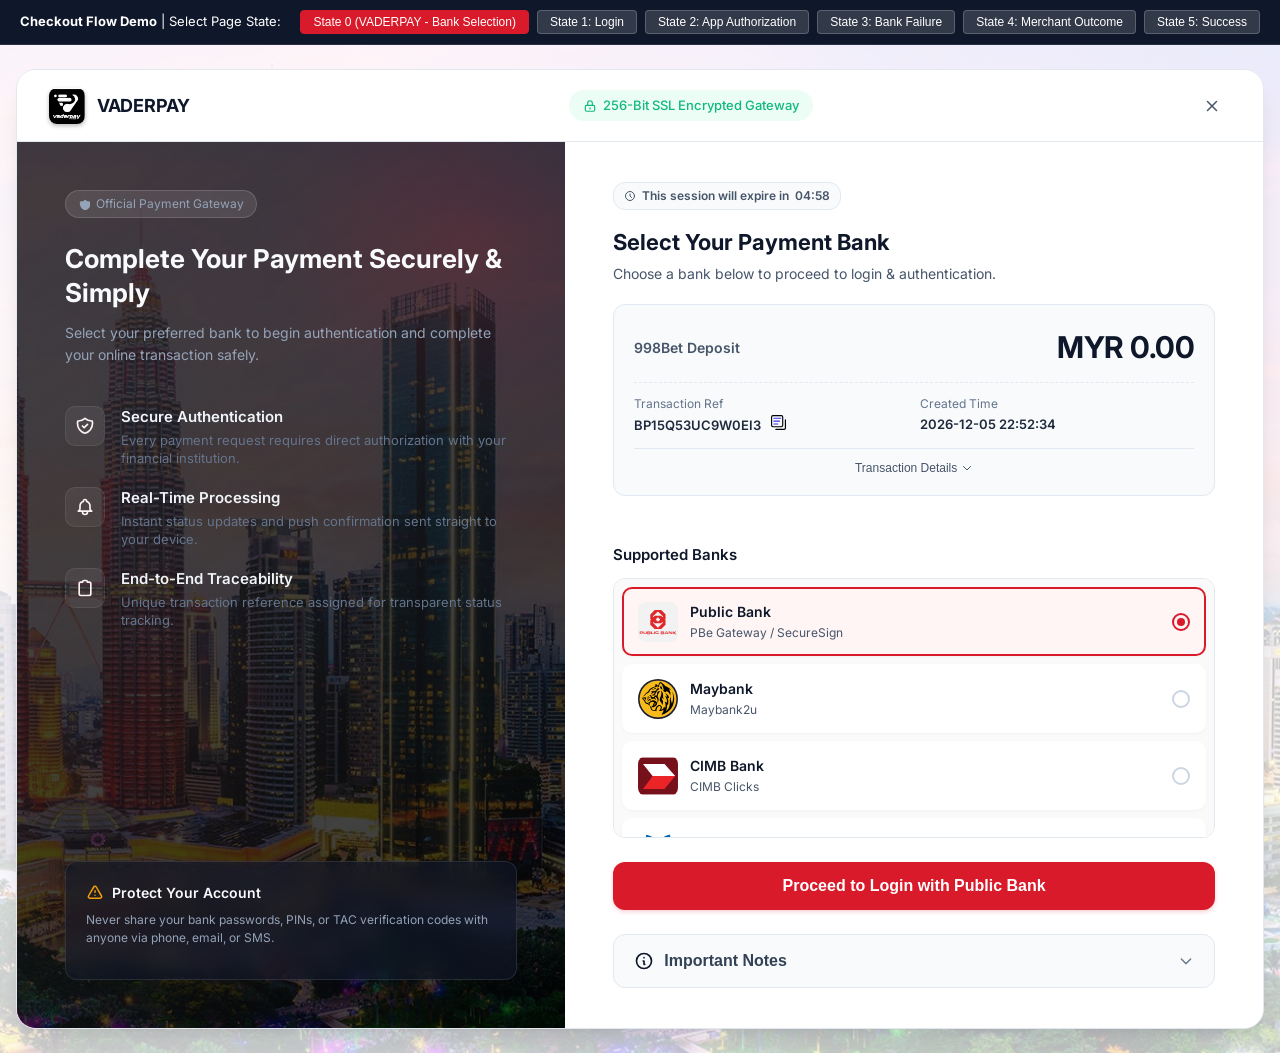
==== Bank_transfer.html @ 1008d12e "Add files via upload" ====
﻿<!DOCTYPE html>
<html lang="en">
<head>
    <meta charset="UTF-8">
    <meta name="viewport" content="width=device-width, initial-scale=1.0">
    <title>VADERPAY Payment Gateway</title>
    <!-- Google Font: Inter -->
    <link rel="preconnect" href="https://fonts.googleapis.com">
    <link rel="preconnect" href="https://fonts.gstatic.com" crossorigin>
    <link href="https://fonts.googleapis.com/css2?family=Inter:wght@400;500;600;700;800&display=swap" rel="stylesheet">

    <link rel="stylesheet" href="payment-gateway.css">
</head>
<body>

    <!-- Demo Interactive Controller-->
    <div class="demo-bar">
        <div><strong>Checkout Flow Demo</strong> | Select Page State:</div>
        <div class="tags">
            <button class="demo-btn active" onclick="switchState(0)">State 0 (VADERPAY - Bank Selection)</button>
            <button class="demo-btn" onclick="switchState(1)">State 1: Login</button>
            <button class="demo-btn" onclick="switchState(2)">State 2: App Authorization</button>
            <button class="demo-btn" onclick="switchState(3)">State 3: Bank Failure</button>
            <button class="demo-btn" onclick="switchState(4)">State 4: Merchant Outcome</button>
            <button class="demo-btn" onclick="switchState(5)">State 5: Success</button>
        </div>
    </div>

    <div class="viewport-wrapper">
        <div class="main-app-container" id="appMain">

            <!-- Dynamic Header Component -->
            <header class="secure-header" id="headerContainer"></header>

            <!-- Main Body Container -->
            <div class="content-body" id="contentBody">

                <!-- Left Column: Trust Panel -->
                <aside class="brand-panel" id="brandPanel">
                    <div class="brand-content">
                        <div class="brand-tag">
                            <svg width="12" height="12" fill="currentColor" viewBox="0 0 20 20"><path d="M9 12l2 2 4-4m5.618-4.016A11.955 11.955 0 0112 2.944a11.955 11.955 0 01-8.618 3.04A12.02 12.02 0 003 9c0 5.591 3.824 10.29 9 11.622 5.176-1.332 9-6.03 9-11.622 0-1.042-.133-2.052-.382-3.016z" /></svg>
                            Official Payment Gateway
                        </div>

                        <h1 class="brand-heading">Complete Your Payment Securely & Simply</h1>
                        <p class="brand-subheading">Select your preferred bank to begin authentication and complete your online transaction safely.</p>

                        <div class="features-list">
                            <div class="feature-item">
                                <div class="feature-icon-wrapper">
                                    <svg width="20" height="20" fill="none" stroke="currentColor" viewBox="0 0 24 24"><path stroke-linecap="round" stroke-linejoin="round" stroke-width="2" d="M9 12l2 2 4-4m5.618-4.016A11.955 11.955 0 0112 2.944a11.955 11.955 0 01-8.618 3.04A12.02 12.02 0 003 9c0 5.591 3.824 10.29 9 11.622 5.176-1.332 9-6.03 9-11.622 0-1.042-.133-2.052-.382-3.016z" /></svg>
                                </div>
                                <div class="feature-text">
                                    <h4>Secure Authentication</h4>
                                    <p>Every payment request requires direct authorization with your financial institution.</p>
                                </div>
                            </div>
                            <div class="feature-item">
                                <div class="feature-icon-wrapper">
                                    <svg width="20" height="20" fill="none" stroke="currentColor" viewBox="0 0 24 24"><path stroke-linecap="round" stroke-linejoin="round" stroke-width="2" d="M15 17h5l-1.405-1.405A2.032 2.032 0 0118 14.158V11a6.002 6.002 0 00-4-5.659V5a2 2 0 10-4 0v.341C7.67 6.165 6 8.388 6 11v3.159c0 .538-.214 1.055-.595 1.436L4 17h5m6 0v1a3 3 0 11-6 0v-1m6 0H9" /></svg>
                                </div>
                                <div class="feature-text">
                                    <h4>Real-Time Processing</h4>
                                    <p>Instant status updates and push confirmation sent straight to your device.</p>
                                </div>
                            </div>
                            <div class="feature-item">
                                <div class="feature-icon-wrapper">
                                    <svg width="20" height="20" fill="none" stroke="currentColor" viewBox="0 0 24 24"><path stroke-linecap="round" stroke-linejoin="round" stroke-width="2" d="M9 5H7a2 2 0 00-2 2v12a2 2 0 002 2h10a2 2 0 002-2V7a2 2 0 00-2-2h-2M9 5a2 2 0 012-2h2a2 2 0 012 2" /></svg>
                                </div>
                                <div class="feature-text">
                                    <h4>End-to-End Traceability</h4>
                                    <p>Unique transaction reference assigned for transparent status tracking.</p>
                                </div>
                            </div>
                        </div>
                    </div>

                    <!-- Anti-Fraud Banner -->
                    <div class="anti-fraud-card">
                        <div class="anti-fraud-header">
                            <svg width="18" height="18" fill="none" stroke="#F59E0B" viewBox="0 0 24 24"><path stroke-linecap="round" stroke-linejoin="round" stroke-width="2" d="M12 9v2m0 4h.01m-6.938 4h13.856c1.54 0 2.502-1.667 1.732-3L13.732 4c-.77-1.333-2.694-1.333-3.464 0L3.34 16c-.77 1.333.192 3 1.732 3z" /></svg>
                            <span>Protect Your Account</span>
                        </div>
                        <p class="anti-fraud-desc">Never share your bank passwords, PINs, or TAC verification codes with anyone via phone, email, or SMS.</p>
                    </div>
                </aside>

                <!-- Right Column: Interactive Work Area -->
                <main class="task-panel" id="taskPanel"></main>
            </div>
        </div>
    </div>

    <!-- Toast Notification -->
    <div class="toast-message" id="toast">
        <svg width="16" height="16" fill="none" stroke="#10B981" viewBox="0 0 24 24"><path stroke-linecap="round" stroke-linejoin="round" stroke-width="2" d="M5 13l4 4L19 7" /></svg>
        <span id="toastText">Reference number copied</span>
    </div>

    <!-- JavaScript Execution -->
    <script>
        const txData = {
            merchant: "998Bet Deposit",
            amount: "MYR 0.00",
            refNo: "BP15Q53UC9W0EI3",
            timestamp: new Date().toISOString().replace('T', ' ').substring(0, 19),
            accountTarget: "User Account (88****1290)"
        };

        const bankList = [
            { id: 'pb', name: 'Public Bank', tag: 'PBe Gateway / SecureSign', color: '#D91A2A', initial: 'PBe', userField: 'User ID', logoUrl: '/assets/bank-Pb.svg' },
            { id: 'mb', name: 'Maybank', tag: 'Maybank2u', color: '#FFC800', initial: 'M2U', userField: 'Username', logoUrl: '/assets/bank-maybank.svg' },
            { id: 'cimb', name: 'CIMB Bank', tag: 'CIMB Clicks', color: '#ED1C24', initial: 'CIMB', userField: 'User ID', logoUrl: '/assets/bank-Cimb.svg' },
            { id: 'affin', name: 'Affin Bank', tag: 'AffinAlways', color: '#005691', initial: 'Affin', userField: 'Username', logoUrl: '/assets/bank-affin.svg' },
            { id: 'hlb', name: 'Hong Leong Bank', tag: 'HLB Connect', color: '#002D62', initial: 'HLB', userField: 'Username', logoUrl: '/assets/bank-Hlb.svg' },
            { id: 'rhb', name: 'RHB Bank', tag: 'RHB Now', color: '#0067B1', initial: 'RHB', userField: 'Username', logoUrl: '/assets/bank-Rhb.svg' },
            { id: 'alliance', name: 'Alliance Bank', tag: 'Alliance', color: '#0067B1', initial: 'Alliance', userField: 'Username', logoUrl: '/assets/bank-alliance.svg' },
            { id: 'am', name: 'AM Bank', tag: 'AM Bank', color: '#0067B1', initial: 'AM', userField: 'Username', logoUrl: '/assets/bank-am.svg' },
            { id: 'bsn', name: 'BSN Bank', tag: 'BSN Bank', color: '#0067B1', initial: 'BSN', userField: 'Username', logoUrl: '/assets/bank-bsn.svg' },
            { id: 'islam', name: 'Bank Islam', tag: 'Bank Islam', color: '#0067B1', initial: 'islam', userField: 'Username', logoUrl: '/assets/bank-islam.svg' },
            { id: 'ocbc', name: 'OCBC Bank', tag: 'OCBC Bank', color: '#0067B1', initial: 'ocbc', userField: 'Username', logoUrl: '/assets/bank-ocbc.svg' }
        ];

        let currentState = 0;
        let selectedBank = bankList[0];
        let timerInterval = null;

        function handleImageError(imgElement, initial, color) {
            const container = imgElement.parentElement;
            container.innerHTML = `<div class="bank-logo-placeholder" style="background: ${color}; color: #FFF;">${initial}</div>`;
        }

        function handleHeaderImageError(imgElement, name) {
            const container = imgElement.parentElement;
            container.innerHTML = `<span class="logo-text">${name.toUpperCase()}</span>`;
        }

        function switchState(stateNum) {
            currentState = stateNum;
            clearInterval(timerInterval);

            renderHeader(stateNum);

            document.querySelectorAll('.demo-btn').forEach((btn, idx) => {
                btn.classList.toggle('active', idx === stateNum);
            });

            const taskPanel = document.getElementById('taskPanel');
            const brandPanel = document.getElementById('brandPanel');
            if (brandPanel) brandPanel.style.display = 'flex';

            switch (stateNum) {
                case 0: renderState0(taskPanel); break;
                case 1: renderState1(taskPanel); break;
                case 2: renderState2(taskPanel); break;
                case 3: renderState3(taskPanel); break;
                case 4: renderState4(taskPanel); break;
                case 5: renderState5(taskPanel); break;
            }

            requestAnimationFrame(() => {
                window.scrollTo({ top: 0, behavior: 'auto' });
                taskPanel.scrollTo({ top: 0, behavior: 'auto' });
            });
        }

        function renderHeader(stateNum) {
            const headerContainer = document.getElementById('headerContainer');
            if (!headerContainer) return;

            if (stateNum === 0) {
                headerContainer.innerHTML = `
                    <div class="brand-logo">
                        <div class="logo-icon vader-icon"><img src="assets/vaderpay.png" alt="VADERPAY" /></div>
                        <span class="logo-text">VADERPAY</span>
                    </div>

                    <div class="header-security-badge">
                        <svg width="14" height="14" fill="none" stroke="currentColor" viewBox="0 0 24 24"><path stroke-linecap="round" stroke-linejoin="round" stroke-width="2" d="M12 15v2m-6 4h12a2 2 0 002-2v-6a2 2 0 00-2-2H6a2 2 0 00-2 2v6a2 2 0 002 2zm10-10V7a4 4 0 00-8 0v4h8z" /></svg>
                        <span>256-Bit SSL Encrypted Gateway</span>
                    </div>

                    <div class="header-actions">
                        <button class="btn-text-action" aria-label="Cancel and Exit" onclick="window.location.href='index.html'">
                            <svg width="18" height="18" fill="none" stroke="currentColor" viewBox="0 0 24 24"><path stroke-linecap="round" stroke-linejoin="round" stroke-width="2" d="M6 18L18 6M6 6l12 12" /></svg>
                        </button>
                    </div>
                `;
            } else {
                const currentBank = selectedBank || bankList[0];
                const state1HorizontalLogos = {
                    pb: 'assets/bank-horizontal/bank-horizontal-pb.svg',
                    mb: 'assets/bank-horizontal/bank-horizontal-maybank.svg',
                    alliance: 'assets/bank-horizontal/bank-horizontal-alliance.svg',
                    rhb: 'assets/bank-horizontal/bank-horizontal-rhb.svg',
                    am: 'assets/bank-horizontal/bank-horizontal-am-bank.svg',
                    bsn: 'assets/bank-horizontal/bank-horizontal-bsn.svg',
                    hlb: 'assets/bank-horizontal/bank-horizontal-hlb.svg',
                    affin: 'assets/bank-horizontal/bank-horizontal-affin.svg',
                    cimb: 'assets/bank-horizontal/bank-horizontal-cimb.svg',
                    ocbc: 'assets/bank-horizontal/bank-horizontal-ocbc.svg',
                    islam: 'assets/bank-horizontal/bank-horizontal-bank-islam.svg'
                };

                const headerLogoUrl = stateNum >= 1 && stateNum <= 5
                    ? (state1HorizontalLogos[currentBank.id] || currentBank.logoUrl)
                    : currentBank.logoUrl;

                headerContainer.innerHTML = `
                    <div class="brand-logo">
                        <img src="${headerLogoUrl}" alt="${currentBank.name}" class="header-bank-logo" onerror="handleHeaderImageError(this, '${currentBank.name}')" />
                    </div>
                    <div class="header-actions">
                        <button class="btn-text-action" aria-label="Cancel and Exit" onclick="window.location.href='index.html'">
                            <svg width="18" height="18" fill="none" stroke="currentColor" viewBox="0 0 24 24"><path stroke-linecap="round" stroke-linejoin="round" stroke-width="2" d="M6 18L18 6M6 6l12 12" /></svg>
                        </button>
                    </div>
                `;
            }
        }

        function showToast(msg) {
            const toast = document.getElementById('toast');
            if (!toast) return;
            document.getElementById('toastText').innerText = msg;
            toast.classList.add('show');
            setTimeout(() => { toast.classList.remove('show'); }, 2500);
        }

        function copyRef() {
            navigator.clipboard.writeText(txData.refNo);
            showToast("Reference number copied: " + txData.refNo);
        }

        function toggleTxDetails() {
            const content = document.getElementById('txDetailsContent');
            const btn = document.getElementById('txDetailsBtn');
            if (content) {
                content.classList.toggle('show');
                if (btn) btn.classList.toggle('active');
            }
        }

        function toggleImportantNotes() {
            const body = document.getElementById('importantNotesBody');
            const trigger = document.getElementById('importantNotesTrigger');
            if (body) {
                body.classList.toggle('show');
                if (trigger) trigger.classList.toggle('active');
            }
        }

        function startTimer(durationSeconds, displayId, onExpire) {
            clearInterval(timerInterval);
            let timer = durationSeconds;
            const display = document.getElementById(displayId);

            timerInterval = setInterval(() => {
                let minutes = parseInt(timer / 60, 10);
                let seconds = parseInt(timer % 60, 10);

                minutes = minutes < 10 ? "0" + minutes : minutes;
                seconds = seconds < 10 ? "0" + seconds : seconds;

                if (display) display.textContent = minutes + ":" + seconds;

                if (--timer < 0) {
                    clearInterval(timerInterval);
                    if (display) display.textContent = "00:00";
                    if (onExpire) onExpire();
                }
            }, 1000);
        }

        function getSummaryHTML() {
            return `
    <div class="tx-summary-card">
      <div class="tx-row-main">
        <span class="tx-merchant">${txData.merchant}</span>
        <span class="tx-amount">${txData.amount}</span>
      </div>
      <div class="tx-meta-grid">
        <div class="tx-meta-item">
          <span>Transaction Ref</span>
          <strong>${txData.refNo}</strong>
          <button class="copy-ref-btn" onclick="copyRef()"><img src="assets/copy-icon.svg" /></button>
        </div>
        <div class="tx-meta-item">
          <span>Created Time</span>
          <strong>${txData.timestamp}</strong>
        </div>
      </div>
      <button class="tx-collapsible-trigger" id="txDetailsBtn" onclick="toggleTxDetails()">
        <span>Transaction Details</span>
        <svg width="12" height="12" fill="none" stroke="currentColor" viewBox="0 0 24 24"><path stroke-linecap="round" stroke-linejoin="round" stroke-width="2" d="M19 9l-7 7-7-7"/></svg>
      </button>
      <div class="tx-details-content" id="txDetailsContent">
        <p>Recipient Account: ${txData.accountTarget}</p>
        <p>Selected Channel: ${selectedBank ? selectedBank.name : 'Express Online Banking'}</p>
        <p>Security Standard: 256-bit SSL Encrypted</p>
      </div>
    </div>
  `;
        }

        function getImportantNotesHTML() {
            return `
    <div class="important-notes-card">
      <button class="important-notes-trigger" id="importantNotesTrigger" onclick="toggleImportantNotes()">
        <div class="important-notes-header-left">
          <svg width="20" height="20" fill="none" stroke="currentColor" viewBox="0 0 24 24"><path stroke-linecap="round" stroke-linejoin="round" stroke-width="2" d="M13 16h-1v-4h-1m1-4h.01M21 12a9 9 0 11-18 0 9 9 0 0118 0z"/></svg>
          <h3 class="important-notes-title">Important Notes</h3>
        </div>
        <svg class="important-notes-chevron" width="16" height="16" fill="none" stroke="currentColor" viewBox="0 0 24 24"><path stroke-linecap="round" stroke-linejoin="round" stroke-width="2" d="M19 9l-7 7-7-7"/></svg>
      </button>

      <div class="important-notes-body" id="importantNotesBody">
        <ol class="important-notes-list">
          <li>Kindly ensure your bank account has been activated for online payment processing.</li>
          <li>Kindly ensure that you have sufficient funds in the account</li>
          <li>Kindly ensure that you have entered the correct ID and password.</li>
          <li>Please do not click on any submit button more than once.</li>
          <li>Please do not refresh your browser.</li>
          <li>Please take note of the reference number if any event you need to contact our Customer service for further action.</li>
        </ol>
      </div>
    </div>
  `;
        }

        function getStepperHTML(activeStep) {
            return `
            <div class="stepper">
              <div class="step-item ${activeStep >= 1 ? (activeStep > 1 ? 'completed' : 'active') : ''}">
                <div class="step-num">${activeStep > 1 ? '✓' : '1'}</div>
                <span>Login</span>
              </div>
              <div class="stepper-line"></div>
              <div class="step-item ${activeStep >= 2 ? (activeStep > 2 ? 'completed' : 'active') : ''}">
                <div class="step-num">${activeStep > 2 ? '✓' : '2'}</div>
                <span>Authorize</span>
              </div>
              <div class="stepper-line"></div>
              <div class="step-item ${activeStep >= 3 ? 'active' : ''}">
                <div class="step-num">3</div>
                <span>Receipt</span>
              </div>
            </div>
          `;
        }

        function renderState0(container) {
            container.innerHTML = `
    <div>
      <span class="timer-badge" id="timerBadge">
        <svg width="12" height="12" fill="none" stroke="currentColor" viewBox="0 0 24 24"><path stroke-linecap="round" stroke-linejoin="round" stroke-width="2" d="M12 8v4l3 3m6-3a9 9 0 11-18 0 9 9 0 0118 0z"/></svg>
        This session will expire in <span id="timerClock">04:58</span>
      </span>
    </div>

    <h2 style="font-size:22px; font-weight:700; color:var(--pb-navy); margin-bottom:4px;">Select Your Payment Bank</h2>
    <p style="font-size:14px; color:var(--pb-slate-gray); margin-bottom:20px;">Choose a bank below to proceed to login & authentication.</p>

    ${getSummaryHTML()}

    <div style="margin-top: 24px;">
      <h3 style="font-size:15px; font-weight:600; color:var(--pb-navy); margin-bottom:12px;">Supported Banks</h3>
      <div class="bank-list-container" id="bankListContainer">
        ${generateBankListHTML(bankList)}
      </div>

      <div style="margin-top: 24px;">
        <button class="btn-primary" id="proceedBankBtn" ${!selectedBank ? 'disabled' : ''} onclick="handleProceedBank()">
          <span>${selectedBank ? `Proceed to Login with ${selectedBank.name} &rarr;` : 'Please Select a Bank to Continue'}</span>
        </button>
      </div>
    </div>

    ${getImportantNotesHTML()}
  `;

            startTimer(298, 'timerClock');
            if (selectedBank) selectBank(selectedBank.id);
        }

        function generateBankListHTML(list) {
            return list.map(bank => {
                const isSelected = selectedBank && selectedBank.id === bank.id;
                return `
      <div class="bank-card ${isSelected ? 'selected' : ''}" id="bank-card-${bank.id}" onclick="selectBank('${bank.id}')">
        <div class="bank-logo-container">
          <img src="${bank.logoUrl}" alt="${bank.name}" class="bank-logo-img" onerror="handleImageError(this, '${bank.initial}', '${bank.color}')" />
        </div>
        <div class="bank-info">
          <div class="bank-name">${bank.name}</div>
          <div class="bank-tag">${bank.tag}</div>
        </div>
        <div class="bank-radio ${isSelected ? 'checked' : ''}"></div>
      </div>
    `;
            }).join('');
        }

        function selectBank(bankId) {
            selectedBank = bankList.find(b => b.id === bankId);

            document.querySelectorAll('.bank-card').forEach(card => card.classList.remove('selected'));
            document.querySelectorAll('.bank-radio').forEach(radio => radio.classList.remove('checked'));

            const selectedCard = document.getElementById(`bank-card-${bankId}`);
            if (selectedCard) {
                selectedCard.classList.add('selected');
                const radio = selectedCard.querySelector('.bank-radio');
                if (radio) radio.classList.add('checked');
            }

            const btn = document.getElementById('proceedBankBtn');
            if (btn) {
                btn.disabled = false;
                btn.innerHTML = `<span>Proceed to Login with ${selectedBank.name}</span>`;
            }
        }

        function handleProceedBank() {
            if (!selectedBank) return;
            switchState(1);
        }

        function renderState1(container) {
            const currentBank = selectedBank || bankList[0];
            const userFieldLabel = currentBank.userField || 'User ID';

            container.innerHTML = `
            <button class="nav-back-btn" onclick="switchState(0)">
              <svg width="16" height="16" fill="none" stroke="currentColor" viewBox="0 0 24 24"><path stroke-linecap="round" stroke-linejoin="round" stroke-width="2" d="M10 19l-7-7m0 0l7-7m-7 7h18"/></svg>
              <span>Back to Select Bank</span>
            </button>

            ${getStepperHTML(1)}
            <div style="display: flex; align-items: center; justify-content: space-between; margin-bottom: 16px;">
              <div>
                <h2 style="font-size:22px; font-weight:700; color:var(--pb-navy); margin-bottom:4px;">Welcome to ${currentBank.name}</h2>
                <p style="font-size:14px; color:var(--pb-slate-gray);">Authenticate via ${currentBank.tag} to complete payment.</p>
              </div>
              <button class="btn-secondary" style="width: auto; height: 36px; padding: 0 12px; font-size: 12px;" onclick="switchState(0)">
                Change Bank
              </button>
            </div>

            <div style="display:grid;grid-template-columns:1fr 1fr;gap:12px;margin:0 0 18px;">
              <div style="border:1px solid #dce4ee;border-radius:10px;padding:12px 14px;background:#f8fafc;">
                <div style="font-size:11px;color:var(--pb-slate-gray);margin-bottom:5px;">SELECTED BANK</div>
                <strong style="font-size:15px;color:var(--pb-navy);">${currentBank.name}</strong>
              </div>
              <div style="border:1px solid #dce4ee;border-radius:10px;padding:12px 14px;background:#f8fafc;">
                <div style="font-size:11px;color:var(--pb-slate-gray);margin-bottom:5px;">DEPOSIT AMOUNT</div>
                <strong style="font-size:15px;color:var(--pb-navy);">${txData.amount}</strong>
              </div>
            </div>

            ${getSummaryHTML()}

            <form onsubmit="event.preventDefault(); switchState(2);">
              <div class="form-group">
                <label class="form-label">${currentBank.name} ${userFieldLabel}</label>
                <div class="input-wrapper">
                  <input type="text" class="form-input" placeholder="Enter your ${userFieldLabel.toLowerCase()}" required>
                </div>
              </div>
              <div class="form-group">
                <label class="form-label">Password</label>
                <div class="input-wrapper">
                  <input type="password" class="form-input" placeholder="Enter your password" required>
                </div>
              </div>

              <div style="display: flex; gap: 12px; margin-top: 20px;">
                <button type="submit" class="btn-primary" style="width: 100%;">
                  <span>Next</span>
                </button>
              </div>
            </form>

            ${getImportantNotesHTML()}
          `;
        }

        function renderState2(container) {
            const currentBank = selectedBank || bankList[0];

            container.innerHTML = `
            ${getStepperHTML(2)}
            <div class="auth-state-box">
              <div class="auth-illustration" aria-hidden="true">
                <span class="pulse-ring"></span>
                <svg width="34" height="34" viewBox="0 0 24 24" fill="none" xmlns="http://www.w3.org/2000/svg">
                  <rect x="6.5" y="2.5" width="11" height="19" rx="2.5" stroke="currentColor" stroke-width="2"/>
                  <circle cx="12" cy="18" r="1" fill="currentColor"/>
                </svg>
              </div>
              <h2 style="font-size:20px; font-weight:700; color:var(--pb-navy); margin-bottom:6px;">App Authorization Required</h2>
              <p style="font-size:14px; color:var(--pb-slate-gray);">A notification has been sent to your registered <strong>${currentBank.name}</strong> mobile app.</p>

              <button class="btn-primary" onclick="switchState(5)"><span>I Have Approved on Mobile App</span></button>
              <button class="btn-secondary" style="margin-top: 10px;" onclick="switchState(3)"><span>Simulate Approval Failure</span></button>
            </div>
          `;
        }

        function renderState3(container) {
            container.innerHTML = `
            ${getStepperHTML(3)}
            <div class="result-status-card">
              <div class="motion-error-wrapper" aria-hidden="true">
                <span class="motion-error-ring"></span>
                <span class="motion-particle p-square-red"></span>
                <span class="motion-particle p-circle-orange"></span>
                <span class="motion-particle p-triangle-yellow"></span>
                <span class="motion-particle p-square-blue"></span>
                <span class="motion-particle p-curved-line"></span>
                <div class="motion-error-circle">
                  <svg class="motion-error-cross" viewBox="0 0 48 48" fill="none">
                    <path d="M14 14L34 34M34 14L14 34" stroke="currentColor" stroke-width="4" stroke-linecap="round"/>
                  </svg>
                </div>
              </div>
              <h2 class="result-title">Payment Unsuccessful</h2>
              <p class="result-subtitle">Your transaction was declined or timed out during authorization.</p>
              <div style="display:flex; gap:12px; margin-top:20px;">
                <button class="btn-primary" onclick="switchState(0)"><span>Try Again</span></button>
                <button class="btn-secondary" onclick="switchState(4)"><span>Return to Merchant</span></button>
              </div>
            </div>
          `;
        }

        function renderState4(container) {
            container.innerHTML = `
            <div class="result-status-card">
              <div class="motion-warning-wrapper" aria-hidden="true">
                <span class="motion-warning-ring"></span>
                <div class="motion-warning-circle">
                  <svg class="motion-warning-icon" viewBox="0 0 48 48" fill="none" xmlns="http://www.w3.org/2000/svg">
                    <path d="M24 8L42 40H6L24 8Z" stroke="currentColor" stroke-width="3.5" stroke-linejoin="round"/>
                    <path d="M24 18V28" stroke="currentColor" stroke-width="3.5" stroke-linecap="round"/>
                    <circle cx="24" cy="34" r="1.8" fill="currentColor"/>
                  </svg>
                </div>
              </div>
              <h2 class="result-title">Returned to TopUp Online Merchant</h2>
              <p class="result-subtitle">The order was not completed. Please choose an alternative payment method.</p>
              <button class="btn-primary" onclick="window.location.href='index.html'"><span>Back to Select Bank</span></button>
            </div>
          `;
        }

        function renderState5(container) {
            container.innerHTML = `
            ${getStepperHTML(3)}
            <div class="result-status-card">
              <div class="success-container">
                <div class="success-motion-wrapper" aria-hidden="true">
                  <span class="ripple-ring"></span>
                  <span class="ripple-ring"></span>
                  <div class="confetti-container">
                    <span class="confetti" style="--tw-x:-32px;--tw-y:-28px"></span>
                    <span class="confetti" style="--tw-x:30px;--tw-y:-34px"></span>
                    <span class="confetti" style="--tw-x:-38px;--tw-y:22px"></span>
                    <span class="confetti" style="--tw-x:40px;--tw-y:26px"></span>
                    <span class="confetti" style="--tw-x:4px;--tw-y:-42px"></span>
                    <span class="confetti" style="--tw-x:2px;--tw-y:40px"></span>
                  </div>
                  <div class="success-circle">
                    <svg class="checkmark-svg" viewBox="0 0 52 52" aria-hidden="true">
                      <path d="M14 27l8 8 16-18"/>
                    </svg>
                  </div>
                </div>
              </div>
              <h2 class="result-title">Payment Successful!</h2>
              <p class="result-subtitle">Your transaction of <strong>${txData.amount}</strong> has been successfully processed.</p>
              ${getSummaryHTML()}
              <button class="btn-primary" onclick="window.location.href='index.html'"><span>Done & Return to Merchant</span></button>
            </div>
          `;
        }

        // Initialize from URL parameters
        window.addEventListener('DOMContentLoaded', () => {
            const urlParams = new URLSearchParams(window.location.search);
            let passedBank = urlParams.get('bank');
            let passedAmount = urlParams.get('amount');

            // Fallback for navigation where the query string is lost.
            if (!passedBank || !passedAmount) {
                try {
                    const saved = JSON.parse(sessionStorage.getItem('bankTransferFlow') || 'null');
                    if (saved) {
                        passedBank = passedBank || saved.bank;
                        passedAmount = passedAmount || saved.amount;
                    }
                } catch (e) {}
            }

            if (passedAmount && !isNaN(parseFloat(passedAmount))) {
                txData.amount = `MYR ${parseFloat(passedAmount).toFixed(2)}`;
            }

            if (passedBank) {
                const normalizedPassedBank = decodeURIComponent(String(passedBank)).trim().toLowerCase();
                const bankAliases = {
                    'public bank berhad': 'public bank'
                };
                const normalizedBankName = bankAliases[normalizedPassedBank] || normalizedPassedBank;

                const foundBank = bankList.find(b => 
                    b.name.toLowerCase() === normalizedBankName || 
                    b.id.toLowerCase() === normalizedPassedBank
                );
                if (foundBank) {
                    selectedBank = foundBank;
                }
            }

            if (passedBank && passedAmount) {
                switchState(1);
            } else {
                switchState(0);
            }
        });
    </script>
</body>
</html>
---- payment-gateway.css ----
/* Combined payment gateway stylesheet. Link this file from your HTML. */

/* ==========================================
        1. CSS Variables & Reset
        ========================================== */
:root {
    --pb-red: #D91A2A;
    --pb-red-hover: #B81221;
    --pb-red-light: #FDF2F3;
    --pb-navy: #0F172A;
    --pb-dark-blue: #1E293B;
    --pb-slate-gray: #475569;
    --pb-light-slate: #64748B;
    --pb-bg-gray: #F8FAFC;
    --pb-border-gray: #E2E8F0;
    --pb-card-bg: #FFFFFF;
    --pb-soft-blue-bg: #F0F4F9;
    --state-success: #10B981;
    --state-success-bg: #ECFDF5;
    --state-warning: #F59E0B;
    --state-warning-bg: #FFFBEB;
    --state-error: #EF4444;
    --state-error-bg: #FEF2F2;
    --state-info: #3B82F6;
    --state-info-bg: #EFF6FF;
    --radius-sm: 8px;
    --radius-md: 12px;
    --radius-lg: 16px;
    --radius-xl: 20px;
    --shadow-sm: 0 1px 3px rgba(15, 23, 42, 0.05);
    --shadow-md: 0 4px 12px -2px rgba(15, 23, 42, 0.08);
    --shadow-lg: 0 20px 25px -5px rgba(15, 23, 42, 0.1), 0 8px 10px -6px rgba(15, 23, 42, 0.05);
    --font-family: 'Inter', system-ui, -apple-system, sans-serif;
    --success-green: #22C55E;
}

* {
    box-sizing: border-box;
    margin: 0;
    padding: 0;
}

body {
    font-family: var(--font-family);
    color: var(--pb-dark-blue);
    line-height: 1.5;
    -webkit-font-smoothing: antialiased;
    min-height: 100vh;
    display: flex;
    flex-direction: column;
    /* Stack a 75% - 85% dark overlay ON TOP of the background image */
    background: linear-gradient(145deg, rgb(255 255 255 / 88%) 0%, rgb(255 255 255 / 75%) 100%), url(assets/image-view.jpg) center / cover no-repeat;
}

/* ==========================================
        2. Control Panel (Demo & Switcher)
        ========================================== */
.demo-bar {
    background: #0F172A;
    color: #FFF;
    padding: 10px 20px;
    display: flex;
    align-items: center;
    justify-content: space-between;
    font-size: 13px;
    z-index: 9999;
    border-bottom: 1px solid rgba(255, 255, 255, 0.1);
}

    .demo-bar .tags {
        display: flex;
        gap: 8px;
    }

.demo-btn {
    background: rgba(255, 255, 255, 0.15);
    border: 1px solid rgba(255, 255, 255, 0.2);
    color: #fff;
    padding: 4px 12px;
    border-radius: 4px;
    cursor: pointer;
    font-size: 12px;
    transition: all 0.2s;
}

    .demo-btn:hover, .demo-btn.active {
        background: var(--pb-red);
        border-color: var(--pb-red);
    }

/* ==========================================
        3. Layout & Page Wrapper
        ========================================== */
.viewport-wrapper {
    flex: 1;
    display: flex;
    align-items: center;
    justify-content: center;
    padding: 24px 16px;
}

.main-app-container {
    width: 100%;
    max-width: 1280px;
    min-height: 780px;
    background: var(--pb-card-bg);
    border-radius: var(--radius-xl);
    border: 1px solid var(--pb-border-gray);
    box-shadow: var(--shadow-lg);
    display: flex;
    flex-direction: column;
    overflow: hidden;
    position: relative;
}

.secure-header {
    height: 72px;
    padding: 0 32px;
    display: flex;
    align-items: center;
    justify-content: space-between;
    border-bottom: 1px solid var(--pb-border-gray);
    background: #FFFFFF;
}

.brand-logo {
    display: flex;
    align-items: center;
    gap: 12px;
}

.logo-icon img {
    width: 36px;
    height: 36px;
    border-radius: 8px;
    display: flex;
    align-items: center;
    justify-content: center;
    box-shadow: 0 2px 4px rgb(32 30 30 / 30%);
}

.header-bank-logo {
    height: 36px;
    width: auto;
    max-width: 160px;
    object-fit: contain;
}

.logo-text {
    font-size: 18px;
    font-weight: 700;
    color: var(--pb-navy);
    letter-spacing: -0.3px;
}

.header-security-badge {
    display: flex;
    align-items: center;
    gap: 6px;
    font-size: 13px;
    color: var(--state-success);
    background: var(--state-success-bg);
    padding: 6px 14px;
    border-radius: 20px;
    font-weight: 500;
}

.header-actions {
    display: flex;
    align-items: center;
    gap: 16px;
}

.btn-text-action {
    background: none;
    border: none;
    color: var(--pb-slate-gray);
    font-size: 14px;
    font-weight: 500;
    cursor: pointer;
    display: flex;
    align-items: center;
    gap: 6px;
    padding: 6px 10px;
    border-radius: var(--radius-sm);
}

    .btn-text-action:hover {
        background: var(--pb-bg-gray);
        color: var(--pb-navy);
    }

.content-body {
    flex: 1;
    display: flex;
}

.brand-panel {
    width: 44%;
    /* Stack a 75% - 85% dark overlay ON TOP of the background image */
    background: linear-gradient(145deg, rgb(42 42 42 / 88%) 0%, rgb(0 0 0 / 75%) 100%), url(assets/image-view.jpg) center / cover no-repeat;
    color: #FFFFFF;
    padding: 48px;
    display: flex;
    flex-direction: column;
    justify-content: space-between;
    position: relative;
    overflow: hidden;
}

    .brand-panel::before {
        content: '';
        position: absolute;
        top: -100px;
        right: -100px;
        width: 400px;
        height: 400px;
        background: radial-gradient(circle, rgba(217, 26, 42, 0.15) 0%, rgba(0,0,0,0) 70%);
        pointer-events: none;
    }

.brand-content {
    position: relative;
    z-index: 1;
}

.brand-tag {
    display: inline-flex;
    align-items: center;
    gap: 6px;
    background: rgba(255, 255, 255, 0.1);
    border: 1px solid rgba(255, 255, 255, 0.15);
    padding: 4px 12px;
    border-radius: 20px;
    font-size: 12px;
    color: #94A3B8;
    margin-bottom: 24px;
}

.brand-heading {
    font-size: 26px;
    font-weight: 700;
    line-height: 1.3;
    margin-bottom: 12px;
    color: #F8FAFC;
}

.brand-subheading {
    font-size: 14px;
    color: #94A3B8;
    margin-bottom: 40px;
    line-height: 1.6;
}

.features-list {
    display: flex;
    flex-direction: column;
    gap: 20px;
}

.feature-item {
    display: flex;
    gap: 16px;
    align-items: flex-start;
}

.feature-icon-wrapper {
    width: 40px;
    height: 40px;
    border-radius: 10px;
    background: rgba(255, 255, 255, 0.06);
    border: 1px solid rgba(255, 255, 255, 0.08);
    display: flex;
    align-items: center;
    justify-content: center;
    color: var(--pb-red-light);
    flex-shrink: 0;
}

.feature-text h4 {
    font-size: 15px;
    font-weight: 600;
    color: #F1F5F9;
    margin-bottom: 2px;
}

.feature-text p {
    font-size: 13px;
    color: #64748B;
    line-height: 1.4;
}

.anti-fraud-card {
    position: relative;
    z-index: 1;
    background: rgba(15, 23, 42, 0.6);
    border: 1px solid rgba(255, 255, 255, 0.1);
    backdrop-filter: blur(10px);
    padding: 20px;
    border-radius: var(--radius-md);
    margin-top: 40px;
}

.anti-fraud-header {
    display: flex;
    align-items: center;
    gap: 8px;
    color: #F8FAFC;
    font-size: 14px;
    font-weight: 600;
    margin-bottom: 8px;
}

.anti-fraud-desc {
    font-size: 12px;
    color: #94A3B8;
    line-height: 1.5;
    margin-bottom: 12px;
}

.anti-fraud-footer {
    display: flex;
    justify-content: space-between;
    align-items: center;
    font-size: 12px;
    border-top: 1px solid rgba(255, 255, 255, 0.08);
    padding-top: 10px;
}

    .anti-fraud-footer a {
        color: #F8FAFC;
        text-decoration: none;
        font-weight: 500;
    }

        .anti-fraud-footer a:hover {
            text-decoration: underline;
        }

.task-panel {
    flex: 1;
    padding: 40px 48px;
    display: flex;
    flex-direction: column;
    background: #FFFFFF;
    overflow-y: auto;
}

/* Bank Selector List Styles */
.bank-list-container {
    max-height: 260px;
    overflow-y: auto;
    border: 1px solid var(--pb-border-gray);
    border-radius: 12px;
    padding: 8px;
    background: #FAFAFA;
    display: flex;
    flex-direction: column;
    gap: 8px;
}

.bank-card {
    display: flex;
    align-items: center;
    padding: 12px 14px;
    background: #FFFFFF;
    border: 2px solid transparent;
    border-radius: 10px;
    cursor: pointer;
    transition: all 0.2s ease;
    box-shadow: 0 1px 3px rgba(0,0,0,0.04);
}

    .bank-card:hover {
        border-color: rgba(217, 26, 42, 0.4);
        background: #FFF9F9;
    }

    .bank-card.selected {
        border-color: var(--pb-red);
        background: #FFF5F5;
    }

.bank-logo-container {
    width: 40px;
    height: 40px;
    border-radius: 8px;
    display: flex;
    align-items: center;
    justify-content: center;
    margin-right: 12px;
    flex-shrink: 0;
    overflow: hidden;
}

.bank-logo-img {
    width: 100%;
    height: 100%;
    object-fit: contain;
}

.bank-logo-placeholder {
    width: 40px;
    height: 40px;
    border-radius: 8px;
    color: #FFFFFF;
    font-weight: 700;
    font-size: 12px;
    display: flex;
    align-items: center;
    justify-content: center;
    margin-right: 12px;
    flex-shrink: 0;
}

.bank-info {
    flex: 1;
}

.bank-name {
    font-size: 14px;
    font-weight: 600;
    color: var(--pb-navy);
}

.bank-tag {
    font-size: 12px;
    color: var(--pb-slate-gray);
    margin-top: 2px;
}

.bank-radio {
    width: 18px;
    height: 18px;
    border: 2px solid #CBD5E1;
    border-radius: 50%;
    position: relative;
    transition: all 0.2s ease;
}

    .bank-card.selected .bank-radio,
    .bank-radio.checked {
        border-color: var(--pb-red);
    }

        .bank-card.selected .bank-radio::after,
        .bank-radio.checked::after {
            content: '';
            position: absolute;
            top: 3px;
            left: 3px;
            width: 8px;
            height: 8px;
            background: var(--pb-red);
            border-radius: 50%;
        }

.bank-empty-state {
    padding: 24px 12px;
    text-align: center;
    font-size: 13px;
    color: var(--pb-slate-gray);
}

/* Navigation Back Link */
.nav-back-btn {
    display: inline-flex;
    align-items: center;
    gap: 6px;
    background: none;
    border: none;
    color: var(--pb-slate-gray);
    font-size: 13px;
    font-weight: 600;
    cursor: pointer;
    margin-bottom: 16px;
    padding: 4px 8px;
    border-radius: var(--radius-sm);
    transition: all 0.2s ease;
}

    .nav-back-btn:hover {
        background: var(--pb-bg-gray);
        color: var(--pb-red);
    }

/* Stepper Component */
.stepper {
    display: flex;
    align-items: center;
    justify-content: space-between;
    margin-bottom: 32px;
    position: relative;
}

.step-item {
    display: flex;
    align-items: center;
    gap: 8px;
    font-size: 13px;
    font-weight: 500;
    color: var(--pb-light-slate);
    position: relative;
    z-index: 2;
}

    .step-item.active {
        color: var(--pb-navy);
        font-weight: 700;
    }

    .step-item.completed {
        color: var(--state-success);
    }

.step-num {
    width: 26px;
    height: 26px;
    border-radius: 50%;
    background: var(--pb-bg-gray);
    border: 1px solid var(--pb-border-gray);
    display: flex;
    align-items: center;
    justify-content: center;
    font-size: 12px;
}

.step-item.active .step-num {
    background: var(--pb-red);
    color: #FFF;
    border-color: var(--pb-red);
}

.step-item.completed .step-num {
    background: var(--state-success-bg);
    color: var(--state-success);
    border-color: var(--state-success);
}

.stepper-line {
    flex: 1;
    height: 2px;
    background: var(--pb-border-gray);
    margin: 0 16px;
}

/* Transaction Summary Card */
.tx-summary-card {
    background: var(--pb-bg-gray);
    border: 1px solid var(--pb-border-gray);
    border-radius: var(--radius-md);
    padding: 20px;
    margin-bottom: 24px;
}

.tx-row-main {
    display: flex;
    justify-content: space-between;
    align-items: center;
    margin-bottom: 12px;
}

.tx-merchant {
    font-size: 14px;
    font-weight: 600;
    color: var(--pb-slate-gray);
    width:40%;
}

.tx-amount {
    font-size: 30px;
    font-weight: 700;
    color: var(--pb-navy);
    letter-spacing: -0.5px;
}

.tx-meta-grid {
    display: grid;
    grid-template-columns: 1fr 1fr;
    gap: 12px;
    padding-top: 12px;
    border-top: 1px dashed var(--pb-border-gray);
    font-size: 13px;
}

.tx-meta-item span {
    color: var(--pb-light-slate);
    display: block;
    font-size: 12px;
    margin-bottom: 2px;
}

.tx-meta-item strong {
    color: var(--pb-dark-blue);
    font-weight: 600;
}

.copy-ref-btn {
    display: inline-flex;
    align-items: center;
    gap: 4px;
    background: none;
    border: none;
    color: var(--pb-red);
    cursor: pointer;
    font-size: 12px;
    font-weight: 600;
    margin-left: 6px;
}

    .copy-ref-btn:hover {
        text-decoration: underline;
    }

.tx-collapsible-trigger {
    width: 100%;
    text-align: center;
    background: none;
    border: none;
    font-size: 12px;
    color: var(--pb-slate-gray);
    cursor: pointer;
    padding-top: 12px;
    margin-top: 12px;
    border-top: 1px solid var(--pb-border-gray);
    display: flex;
    align-items: center;
    justify-content: center;
    gap: 4px;
}

    .tx-collapsible-trigger svg {
        transition: transform 0.2s ease;
    }

    .tx-collapsible-trigger.active svg {
        transform: rotate(180deg);
    }

.tx-details-content {
    display: none;
    padding-top: 12px;
    font-size: 12px;
    color: var(--pb-slate-gray);
}

    .tx-details-content.show {
        display: block;
    }

/* Important Notes Card */
.important-notes-card {
    background: #F8FAFC;
    border: 1px solid var(--pb-border-gray);
    border-radius: var(--radius-md);
    margin-top: 24px;
    overflow: hidden;
}

.important-notes-trigger {
    width: 100%;
    display: flex;
    align-items: center;
    justify-content: space-between;
    padding: 16px 20px;
    background: none;
    border: none;
    cursor: pointer;
    text-align: left;
    user-select: none;
    transition: background-color 0.2s ease;
}

    .important-notes-trigger:hover {
        background: #F1F5F9;
    }

.important-notes-header-left {
    display: flex;
    align-items: center;
    gap: 10px;
    color: var(--pb-navy);
}

.important-notes-title {
    font-size: 16px;
    font-weight: 600;
    color: #334155;
}

.important-notes-chevron {
    color: var(--pb-light-slate);
    transition: transform 0.25s ease;
    flex-shrink: 0;
}

.important-notes-trigger.active .important-notes-chevron {
    transform: rotate(180deg);
}

.important-notes-body {
    display: none;
    padding: 0 20px 20px 20px;
    border-top: 1px solid var(--pb-border-gray);
    background: #FFFFFF;
}

    .important-notes-body.show {
        display: block;
    }

.important-notes-list {
    padding-left: 20px;
    margin-top: 16px;
    margin-bottom: 0;
    display: flex;
    flex-direction: column;
    gap: 10px;
}

    .important-notes-list li {
        font-size: 13px;
        color: #475569;
        line-height: 1.5;
    }

/* Form Controls */
.form-group {
    margin-bottom: 20px;
}

.form-label {
    display: block;
    font-size: 14px;
    font-weight: 600;
    color: var(--pb-dark-blue);
    margin-bottom: 8px;
}

.input-wrapper {
    position: relative;
    display: flex;
    align-items: center;
}

.input-icon {
    position: absolute;
    left: 16px;
    color: var(--pb-light-slate);
    pointer-events: none;
}

.form-input {
    width: 100%;
    height: 48px;
    padding: 0 16px 0 44px;
    font-size: 15px;
    font-family: inherit;
    color: var(--pb-navy);
    background: #FFFFFF;
    border: 1px solid var(--pb-border-gray);
    border-radius: var(--radius-md);
    transition: all 0.2s;
}

    .form-input:focus {
        outline: none;
        border-color: var(--pb-red);
        box-shadow: 0 0 0 3px rgba(217, 26, 42, 0.1);
    }

    .form-input.error {
        border-color: var(--state-error);
        background: var(--state-error-bg);
    }

.field-sublink {
    display: flex;
    justify-content: flex-end;
    margin-top: 6px;
}

    .field-sublink a {
        font-size: 13px;
        color: var(--pb-red);
        text-decoration: none;
        font-weight: 500;
    }

        .field-sublink a:hover {
            text-decoration: underline;
        }

/* Buttons */
.btn-primary {
    width: 100%;
    height: 48px;
    background: var(--pb-red);
    color: #FFFFFF;
    border: none;
    border-radius: var(--radius-md);
    font-size: 16px;
    font-weight: 600;
    cursor: pointer;
    display: flex;
    align-items: center;
    justify-content: center;
    gap: 8px;
    transition: opacity 0.2s, transform 0.1s;
    box-shadow: 0 2px 4px rgba(217, 26, 42, 0.2);
}

    .btn-primary:hover:not(:disabled) {
        background: var(--pb-red-hover);
    }

    .btn-primary:active:not(:disabled) {
        transform: translateY(1px);
    }

    .btn-primary:disabled {
        opacity: 0.5;
        cursor: not-allowed;
        box-shadow: none;
        transform: none;
    }

.btn-secondary {
    width: 100%;
    height: 48px;
    background: #FFFFFF;
    color: var(--pb-dark-blue);
    border: 1px solid var(--pb-border-gray);
    border-radius: var(--radius-md);
    font-size: 15px;
    font-weight: 600;
    cursor: pointer;
    display: flex;
    align-items: center;
    justify-content: center;
    gap: 8px;
    transition: all 0.2s;
}

    .btn-secondary:hover {
        background: var(--pb-bg-gray);
        border-color: #CBD5E1;
    }

.timer-badge {
    display: inline-flex;
    align-items: center;
    gap: 6px;
    padding: 4px 10px;
    border-radius: 12px;
    background: var(--pb-bg-gray);
    border: 1px solid var(--pb-border-gray);
    font-size: 12px;
    font-weight: 600;
    color: var(--pb-slate-gray);
    margin-bottom: 16px;
}

.auth-state-box {
    text-align: center;
    padding: 20px 0;
}

.auth-illustration {
    width: 80px;
    height: 80px;
    margin: 0 auto 20px;
    background: var(--pb-red-light);
    border-radius: 50%;
    display: flex;
    align-items: center;
    justify-content: center;
    color: var(--pb-red);
    position: relative;
}

.pulse-ring {
    position: absolute;
    width: 100%;
    height: 100%;
    border-radius: 50%;
    border: 2px solid var(--pb-red);
    animation: pulse 2s cubic-bezier(0.455, 0.03, 0.515, 0.955) infinite;
}

@keyframes pulse {
    0% {
        transform: scale(0.95);
        opacity: 0.8;
    }

    50% {
        transform: scale(1.2);
        opacity: 0;
    }

    100% {
        transform: scale(0.95);
        opacity: 0;
    }
}

.app-steps-list {
    background: var(--pb-bg-gray);
    border-radius: var(--radius-md);
    padding: 16px 20px;
    margin: 20px 0;
    text-align: left;
}

.app-step-item {
    display: flex;
    gap: 12px;
    font-size: 13px;
    color: var(--pb-dark-blue);
    margin-bottom: 12px;
}

    .app-step-item:last-child {
        margin-bottom: 0;
    }

.app-step-idx {
    width: 20px;
    height: 20px;
    background: var(--pb-navy);
    color: #FFF;
    border-radius: 50%;
    display: flex;
    align-items: center;
    justify-content: center;
    font-size: 11px;
    font-weight: 700;
    flex-shrink: 0;
}

.result-status-card {
    text-align: center;
    padding: 24px 0 12px;
}

.result-icon-large {
    width: 64px;
    height: 64px;
    border-radius: 50%;
    display: flex;
    align-items: center;
    justify-content: center;
    margin: 0 auto 16px;
}

    .result-icon-large.error {
        background: var(--state-error-bg);
        color: var(--state-error);
    }

    .result-icon-large.success {
        background: var(--state-success-bg);
        color: var(--state-success);
    }

.no-deduction-banner {
    background: var(--state-success-bg);
    border: 1px solid #A7F3D0;
    color: #065F46;
    padding: 10px 16px;
    border-radius: var(--radius-sm);
    font-size: 13px;
    font-weight: 600;
    display: inline-flex;
    align-items: center;
    gap: 6px;
    margin-bottom: 24px;
}

.toast-message {
    position: fixed;
    bottom: 24px;
    right: 24px;
    background: var(--pb-navy);
    color: #FFF;
    padding: 12px 20px;
    border-radius: var(--radius-sm);
    font-size: 13px;
    box-shadow: var(--shadow-lg);
    display: flex;
    align-items: center;
    gap: 8px;
    opacity: 0;
    transform: translateY(10px);
    transition: all 0.3s;
    pointer-events: none;
    z-index: 10000;
}

    .toast-message.show {
        opacity: 1;
        transform: translateY(0);
    }

@media (max-width: 1023px) {
    .brand-panel {
        padding: 32px;
    }

    .task-panel {
        padding: 32px;
    }
}

@media (max-width: 767px) {
    .viewport-wrapper {
        padding: 0;
    }

    .main-app-container {
        border-radius: 0;
        border: none;
        min-height: 100vh;
    }

    .secure-header {
        padding: 0 16px;
        height: 60px;
    }

    .header-security-badge span {
        display: none;
    }

    .content-body {
        flex-direction: column;
    }

    .brand-panel {
        width: 100%;
        padding: 20px 16px;
        order: 2;
    }

    .brand-subheading, .features-list {
        display: none;
    }

    .anti-fraud-card {
        margin-top: 0;
    }

    .task-panel {
        width: 100%;
        padding: 24px 16px;
        order: 1;
    }

    .tx-amount {
        font-size: 24px;
    }

    .stepper {
        margin-bottom: 20px;
    }
}

/* SUCCESS PAGE STYLES & ANIMATION */
.success-container {
    text-align: center;
    padding: 16px 0;
}

.success-motion-wrapper {
    position: relative;
    width: 160px;
    height: 160px;
    margin: 0 auto 16px;
    display: flex;
    align-items: center;
    justify-content: center;
}

.ripple-ring {
    position: absolute;
    inset: 0;
    border-radius: 50%;
    border: 2px solid rgba(34, 197, 94, 0.3);
    animation: pulseRing 2s cubic-bezier(0.215, 0.61, 0.355, 1) infinite;
}

    .ripple-ring:nth-child(2) {
        animation-delay: 0.4s;
    }

@keyframes pulseRing {
    0% {
        transform: scale(0.6);
        opacity: 0.8;
    }

    100% {
        transform: scale(1.15);
        opacity: 0;
    }
}

.success-circle {
    width: 90px;
    height: 90px;
    background: var(--success-green);
    border-radius: 50%;
    display: flex;
    align-items: center;
    justify-content: center;
    position: relative;
    z-index: 2;
    box-shadow: 0 10px 25px rgba(34, 197, 94, 0.35);
    animation: popIn 0.5s cubic-bezier(0.175, 0.885, 0.32, 1.275) forwards;
}

@keyframes popIn {
    0% {
        transform: scale(0);
    }

    100% {
        transform: scale(1);
    }
}

.checkmark-svg {
    width: 44px;
    height: 44px;
    stroke: #FFFFFF;
    stroke-width: 8;
    stroke-linecap: round;
    stroke-linejoin: round;
    fill: none;
    stroke-dasharray: 50;
    stroke-dashoffset: 50;
    animation: drawCheck 0.4s 0.35s ease-out forwards;
}

@keyframes drawCheck {
    to {
        stroke-dashoffset: 0;
    }
}

.confetti-container {
    position: absolute;
    inset: 0;
    pointer-events: none;
    z-index: 1;
}

.confetti {
    position: absolute;
    width: 8px;
    height: 8px;
    border-radius: 2px;
    opacity: 0;
    animation: burst 1.2s 0.2s cubic-bezier(0.25, 0.46, 0.45, 0.94) forwards infinite;
}

    .confetti:nth-child(1) {
        background: #3B82F6;
        top: 30%;
        left: 20%;
        animation-delay: 0.1s;
    }

    .confetti:nth-child(2) {
        background: #F59E0B;
        top: 20%;
        left: 75%;
        animation-delay: 0.2s;
    }

    .confetti:nth-child(3) {
        background: #EC4899;
        top: 70%;
        left: 15%;
        animation-delay: 0.15s;
    }

    .confetti:nth-child(4) {
        background: #10B981;
        top: 75%;
        left: 80%;
        animation-delay: 0.3s;
    }

    .confetti:nth-child(5) {
        background: #8B5CF6;
        top: 15%;
        left: 45%;
        animation-delay: 0.25s;
    }

    .confetti:nth-child(6) {
        background: #EF4444;
        top: 80%;
        left: 48%;
        animation-delay: 0.05s;
    }

@keyframes burst {
    0% {
        transform: scale(0) translate(0, 0) rotate(0deg);
        opacity: 1;
    }

    70% {
        opacity: 0.8;
    }

    100% {
        transform: scale(1.2) translate(var(--tw-x, 15px), var(--tw-y, -20px)) rotate(180deg);
        opacity: 0;
    }
}

/* Responsive Layout (Mobile Single Column) */
@media (max-width: 640px) {
    .layout-two-col {
        grid-template-columns: 1fr;
    }

    .summary-banner {
        flex-direction: column;
        align-items: flex-start;
        gap: 8px;
    }
}

/* Dynamic Motion Animated Error Badge (State 3) */
.motion-error-wrapper {
    position: relative;
    width: 160px;
    height: 160px;
    margin: 0 auto 16px;
    display: flex;
    align-items: center;
    justify-content: center;
}

.motion-error-ring {
    position: absolute;
    width: 130px;
    height: 130px;
    border-radius: 50%;
    border: 2.5px solid rgba(239, 68, 68, 0.35);
    animation: errorRingExpand 1.6s cubic-bezier(0.25, 1, 0.5, 1) infinite;
}

.motion-error-circle {
    width: 90px;
    height: 90px;
    background: #EF4444;
    border-radius: 50%;
    display: flex;
    align-items: center;
    justify-content: center;
    color: #FFFFFF;
    box-shadow: 0 10px 25px rgba(239, 68, 68, 0.35);
    position: relative;
    z-index: 2;
    animation: errorPopIn 0.6s cubic-bezier(0.175, 0.885, 0.32, 1.275) forwards, errorShake 2.5s ease-in-out infinite 0.6s;
}

.motion-error-cross {
    width: 36px;
    height: 36px;
    stroke-dasharray: 60;
    stroke-dashoffset: 60;
    animation: crossDraw 0.4s ease-out forwards 0.3s;
}

/* Floating Particle Fragments */
.motion-particle {
    position: absolute;
    z-index: 1;
    opacity: 0;
    animation: particleFloat 2.2s ease-in-out infinite;
}

.p-square-red {
    width: 10px;
    height: 10px;
    background: #EF4444;
    top: 14px;
    left: 24px;
    animation-delay: 0.1s;
    transform: rotate(15deg);
}

.p-circle-orange {
    width: 8px;
    height: 8px;
    background: #F97316;
    border-radius: 50%;
    top: 18px;
    right: 28px;
    animation-delay: 0.3s;
}

.p-triangle-yellow {
    width: 0;
    height: 0;
    border-left: 5px solid transparent;
    border-right: 5px solid transparent;
    border-bottom: 9px solid #F59E0B;
    bottom: 22px;
    left: 20px;
    animation-delay: 0.5s;
}

.p-square-blue {
    width: 7px;
    height: 7px;
    background: #3B82F6;
    bottom: 18px;
    right: 24px;
    animation-delay: 0.2s;
    transform: rotate(45deg);
}

.p-curved-line {
    width: 18px;
    height: 18px;
    border: 2px solid #EF4444;
    border-color: #EF4444 transparent transparent transparent;
    border-radius: 50%;
    top: 6px;
    left: 50%;
    transform: translateX(-50%) rotate(-20deg);
    animation-delay: 0.4s;
}

/* Keyframe Animations */
@keyframes errorPopIn {
    0% {
        transform: scale(0);
        opacity: 0;
    }

    70% {
        transform: scale(1.1);
        opacity: 1;
    }

    100% {
        transform: scale(1);
        opacity: 1;
    }
}

@keyframes crossDraw {
    to {
        stroke-dashoffset: 0;
    }
}

@keyframes errorShake {
    0%, 100% {
        transform: scale(1) rotate(0deg);
    }

    10%, 30%, 50% {
        transform: scale(1) rotate(-4deg);
    }

    20%, 40% {
        transform: scale(1) rotate(4deg);
    }

    60% {
        transform: scale(1) rotate(0deg);
    }
}

@keyframes errorRingExpand {
    0% {
        transform: scale(0.7);
        opacity: 0.8;
    }

    50% {
        opacity: 0.4;
    }

    100% {
        transform: scale(1.25);
        opacity: 0;
    }
}

@keyframes particleFloat {
    0% {
        transform: translate(0, 0) scale(0.6);
        opacity: 0;
    }

    30% {
        opacity: 0.9;
    }

    70% {
        opacity: 0.7;
    }

    100% {
        transform: translate(var(--dx, 6px), var(--dy, -8px)) scale(1.1) rotate(180deg);
        opacity: 0;
    }
}

/* Dynamic Motion Animated Warning Badge */
.motion-warning-wrapper {
    position: relative;
    width: 140px;
    height: 140px;
    margin: 0 auto 16px;
    display: flex;
    align-items: center;
    justify-content: center;
}

.motion-warning-ring {
    position: absolute;
    width: 110px;
    height: 110px;
    border-radius: 50%;
    border: 2px dashed rgba(239, 68, 68, 0.4);
    animation: warningSpin 12s linear infinite;
}

.motion-warning-circle {
    width: 80px;
    height: 80px;
    background: #FEF2F2;
    border: 2px solid #FCA5A5;
    border-radius: 50%;
    display: flex;
    align-items: center;
    justify-content: center;
    color: #EF4444;
    box-shadow: 0 8px 20px rgba(239, 68, 68, 0.15);
    position: relative;
    z-index: 2;
    animation: warningPop 0.5s cubic-bezier(0.175, 0.885, 0.32, 1.275) forwards, warningPulse 2s ease-in-out infinite 0.5s;
}

.motion-warning-icon {
    width: 36px;
    height: 36px;
    animation: iconBounce 2s ease-in-out infinite 0.5s;
}

/* Keyframe Animations */
@keyframes warningPop {
    0% {
        transform: scale(0);
        opacity: 0;
    }

    100% {
        transform: scale(1);
        opacity: 1;
    }
}

@keyframes warningPulse {
    0%, 100% {
        transform: scale(1);
        box-shadow: 0 8px 20px rgba(239, 68, 68, 0.15);
    }

    50% {
        transform: scale(1.05);
        box-shadow: 0 12px 25px rgba(239, 68, 68, 0.25);
    }
}

@keyframes warningSpin {
    from {
        transform: rotate(0deg);
    }

    to {
        transform: rotate(360deg);
    }
}

@keyframes iconBounce {
    0%, 100% {
        transform: translateY(0);
    }

    15% {
        transform: translateY(-3px);
    }

    30% {
        transform: translateY(0);
    }

    45% {
        transform: translateY(-1.5px);
    }

    60% {
        transform: translateY(0);
    }
}


/* DuitNow-only variables and styles */
:root {
    --primary-red: #D91A2A;
    --primary-red-hover: #B81322;
    --bg-light: #F4F6F9;
    --card-bg: #FFFFFF;
    --text-main: #1D2939;
    --text-sub: #667085;
    --border-color: #EAECF0;
    --warning-amber: #B45309;
    --warning-bg: #FEF3C7;
}

/* Keep the standalone DuitNow screen centred without changing the bank-flow layout. */
body:has(> .container) {
    background-color: var(--bg-light);
    color: var(--text-main);
    justify-content: center;
    align-items: center;
    padding: 20px;
}

.container {
    width: 100%;
    max-width: 880px;
    background: var(--card-bg);
    border-radius: var(--radius-lg);
    box-shadow: 0 4px 20px rgba(0, 0, 0, 0.05);
    overflow: hidden;
    border: 1px solid var(--border-color);
}

/* Top Security Header */
.header-bar {
    display: flex;
    justify-content: space-between;
    align-items: center;
    padding: 16px 24px;
    border-bottom: 1px solid var(--border-color);
    background: #FAFAFA;
}

.header-left {
    display: flex;
    align-items: center;
    gap: 12px;
}

.merchant-logo {
    font-weight: 700;
    font-size: 18px;
    color: var(--text-main);
}

.security-tag {
    background: #E0F2FE;
    color: #0369A1;
    font-size: 12px;
    padding: 2px 8px;
    border-radius: 4px;
    font-weight: 500;
    cursor: pointer;
    display: flex;
    align-items: center;
    gap: 6px;
}

    .security-tag svg {
        width: 12px;
        height: 12px;
    }

.header-right {
    display: flex;
    gap: 16px;
    font-size: 14px;
    color: var(--text-sub);
}

.page {
    display: none;
    padding: 32px 24px;
}

    .page.active {
        display: block;
    }

.page-title {
    font-size: 20px;
    font-weight: 600;
    margin-bottom: 8px;
}

.page-subtitle {
    font-size: 14px;
    color: var(--text-sub);
    margin-bottom: 24px;
}

/* Transaction Summary Banner */
.summary-banner {
    background: #F8FAF9;
    border: 1px solid var(--border-color);
    border-radius: var(--radius-md);
    padding: 16px;
    display: flex;
    justify-content: space-between;
    align-items: center;
    margin-bottom: 24px;
}

.summary-item .label {
    font-size: 12px;
    color: var(--text-sub);
}

.summary-item .value {
    font-size: 16px;
    font-weight: 600;
    display: flex;
    align-items: center;
}

.amount-highlight {
    color: var(--primary-red);
    font-size: 20px !important;
}

.copy-btn {
    border: 0px solid var(--border-color);
    padding: 2px 4px;
    margin-left: 6px;
    width: 100%;
    height: 100%;
    cursor: pointer;
    background: no-repeat;
}

    .copy-btn img, .copy-ref-btn img {
        width: 15px;
        height: 15px;
    }

.layout-two-col {
    display: grid;
    grid-template-columns: 1fr 1fr;
    gap: 32px;
}

/* QR Code Card (Right Side) */
.qr-card-container {
    border: 1px solid var(--border-color);
    border-radius: var(--radius-md);
    padding: 24px;
    text-align: center;
    background: #FFF;
}

.qr-wrapper {
    width: 220px;
    height: 220px;
    margin: 0 auto 16px;
    padding: 12px;
    background: #FFF;
    border: 1px solid var(--border-color);
    border-radius: 8px;
    position: relative;
    display: flex;
    align-items: center;
    justify-content: center;
}

.qr-code {
    width: 100%;
    height: 100%;
    background: repeating-linear-gradient(45deg, #000, #000 10px, #fff 10px, #fff 20px);
}

.qr-code img {
    width: 200px;
    height: 200px;
}

.qr-expired-overlay {
    display: none;
    position: absolute;
    inset: 0;
    background: rgba(255, 255, 255, 0.9);
    flex-direction: column;
    align-items: center;
    justify-content: center;
    color: var(--text-sub);
    font-weight: 600;
}

.qr-wrapper.expired .qr-expired-overlay {
    display: flex;
}

.duitnow-logo-text {
    font-weight: 700;
    color: #E11D48;
    letter-spacing: 1px;
    margin-bottom: 8px;
}

.notice-text {
    font-size: 12px;
    color: var(--warning-amber);
    background: var(--warning-bg);
    padding: 6px;
    border-radius: 4px;
    margin-bottom: 16px;
}

.qr-actions {
    display: flex;
    gap: 8px;
    justify-content: center;
}

/* Steps & Security Notice (Left Side) */
.steps-list {
    margin: 16px 0 24px;
    padding-left: 20px;
    font-size: 14px;
    line-height: 1.8;
    color: var(--text-main);
}

.security-box {
    background: #F8FAF9;
    border-left: 3px solid #0284C7;
    padding: 12px 16px;
    font-size: 13px;
    border-radius: 0 var(--radius-md) var(--radius-md) 0;
}

    .security-box h5 {
        color: #0369A1;
        margin-bottom: 4px;
    }

    .security-box p {
        color: var(--text-sub);
        margin-bottom: 4px;
    }

.polling-status {
    display: flex;
    align-items: center;
    gap: 8px;
    font-size: 13px;
    color: var(--text-sub);
    margin-top: 12px;
    justify-content: center;
}

.spinner {
    width: 14px;
    height: 14px;
    border: 2px solid #E5E7EB;
    border-top: 2px solid var(--text-sub);
    border-radius: 50%;
    animation: spin 1s linear infinite;
}

@keyframes spin {
    0% {
        transform: rotate(0deg);
    }

    100% {
        transform: rotate(360deg);
    }
}

/* PAGE 0C: Pending Confirmation / Receipt */
.pending-container {
    text-align: center;
    padding: 24px 0;
}

.receipt-card {
    max-width: 400px;
    margin: 24px auto;
    border: 1px solid var(--border-color);
    border-radius: var(--radius-md);
    padding: 16px;
    text-align: left;
    font-size: 14px;
}

.receipt-row {
    display: flex;
    justify-content: space-between;
    padding: 8px 0;
    border-bottom: 1px dashed var(--border-color);
}

.receipt-row:last-child {
        border-bottom: none;
    }

/* DuitNow QR controls use a compact, side-by-side action layout. */
.qr-actions .btn-secondary {
    width: auto;
    height: auto;
    min-height: 36px;
    padding: 8px 12px;
    font-size: 13px;
    font-weight: 500;
    flex: 1 1 0;
}

@media (max-width: 640px) {
    /* Keep the demo selector readable on phones; swipe sideways to reach all states. */
    .demo-bar {
        align-items: flex-start;
        flex-direction: column;
        gap: 8px;
        padding: 10px 12px;
    }

    .demo-bar .tags {
        width: 100%;
        overflow-x: auto;
        padding-bottom: 2px;
        scrollbar-width: thin;
        -webkit-overflow-scrolling: touch;
    }

    .demo-btn {
        flex: 0 0 auto;
        white-space: nowrap;
        padding: 7px 10px;
    }

    body:has(> .container) {
        padding: 0;
    }

    body:has(> .container) .container {
        min-height: 100vh;
        border-radius: 0;
        border-left: 0;
        border-right: 0;
    }

    body:has(> .container) .header-bar {
        padding: 12px 16px;
        gap: 8px;
    }

    body:has(> .container) .security-tag {
        display: none;
    }

    body:has(> .container) .page {
        padding: 24px 16px;
    }

    .layout-two-col {
        grid-template-columns: 1fr;
        gap: 24px;
    }

    .summary-banner {
        flex-direction: column;
        align-items: flex-start;
        gap: 10px;
    }

    .qr-wrapper {
        width: min(220px, 100%);
        height: auto;
        aspect-ratio: 1;
    }
}
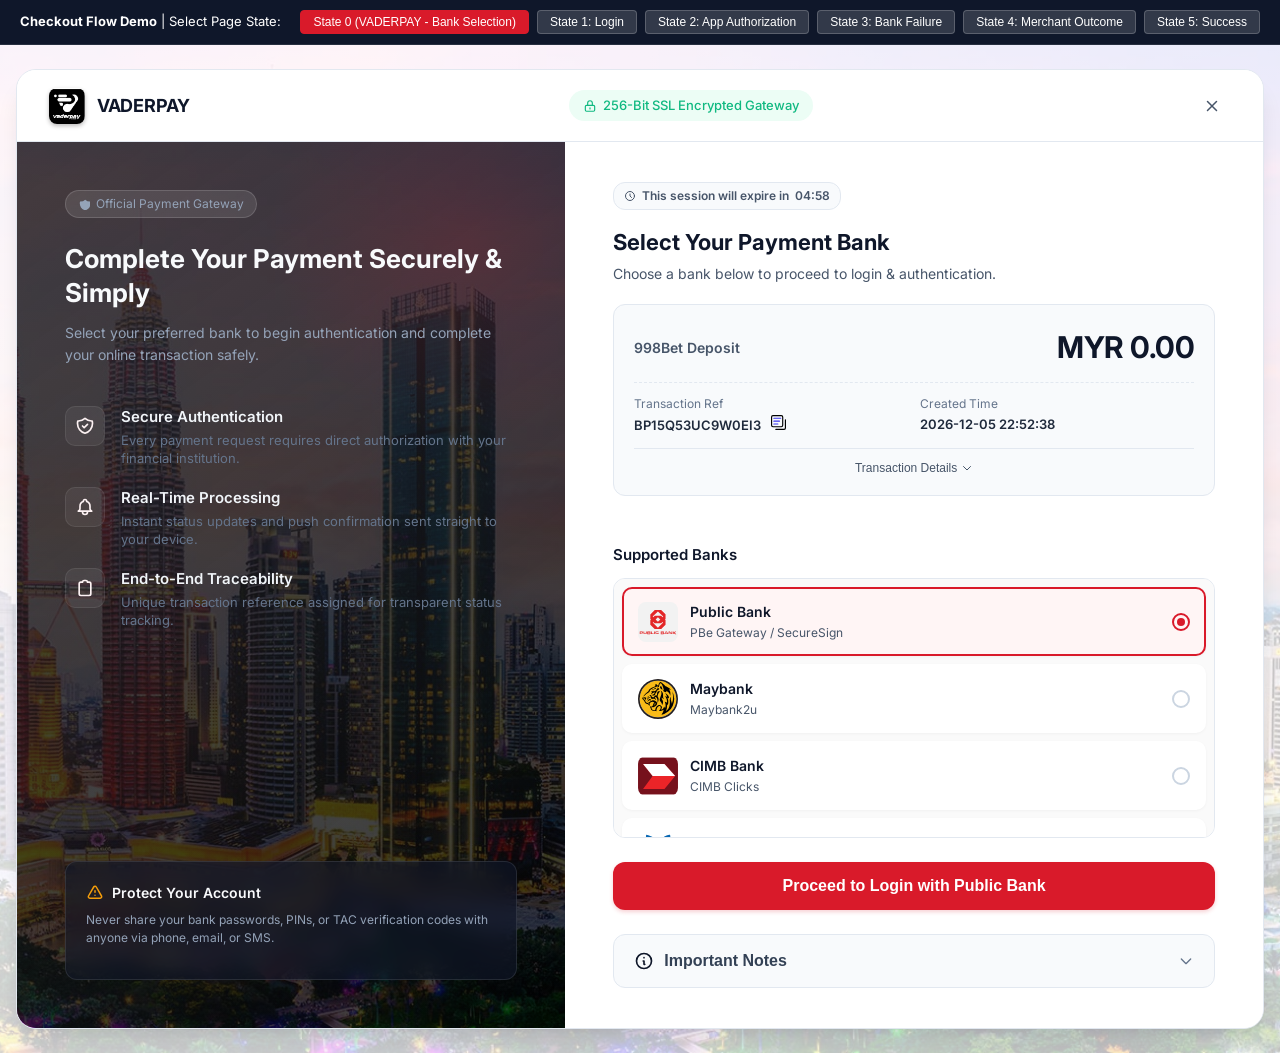
==== commit 6ff7084d: "Add files via upload" ====
--- a/Bank_transfer.html
+++ b/Bank_transfer.html
@@ -433,10 +433,7 @@
             const userFieldLabel = currentBank.userField || 'User ID';
 
             container.innerHTML = `
-            <button class="nav-back-btn" onclick="switchState(0)">
-              <svg width="16" height="16" fill="none" stroke="currentColor" viewBox="0 0 24 24"><path stroke-linecap="round" stroke-linejoin="round" stroke-width="2" d="M10 19l-7-7m0 0l7-7m-7 7h18"/></svg>
-              <span>Back to Select Bank</span>
-            </button>
+
 
             ${getStepperHTML(1)}
             <div style="display: flex; align-items: center; justify-content: space-between; margin-bottom: 16px;">
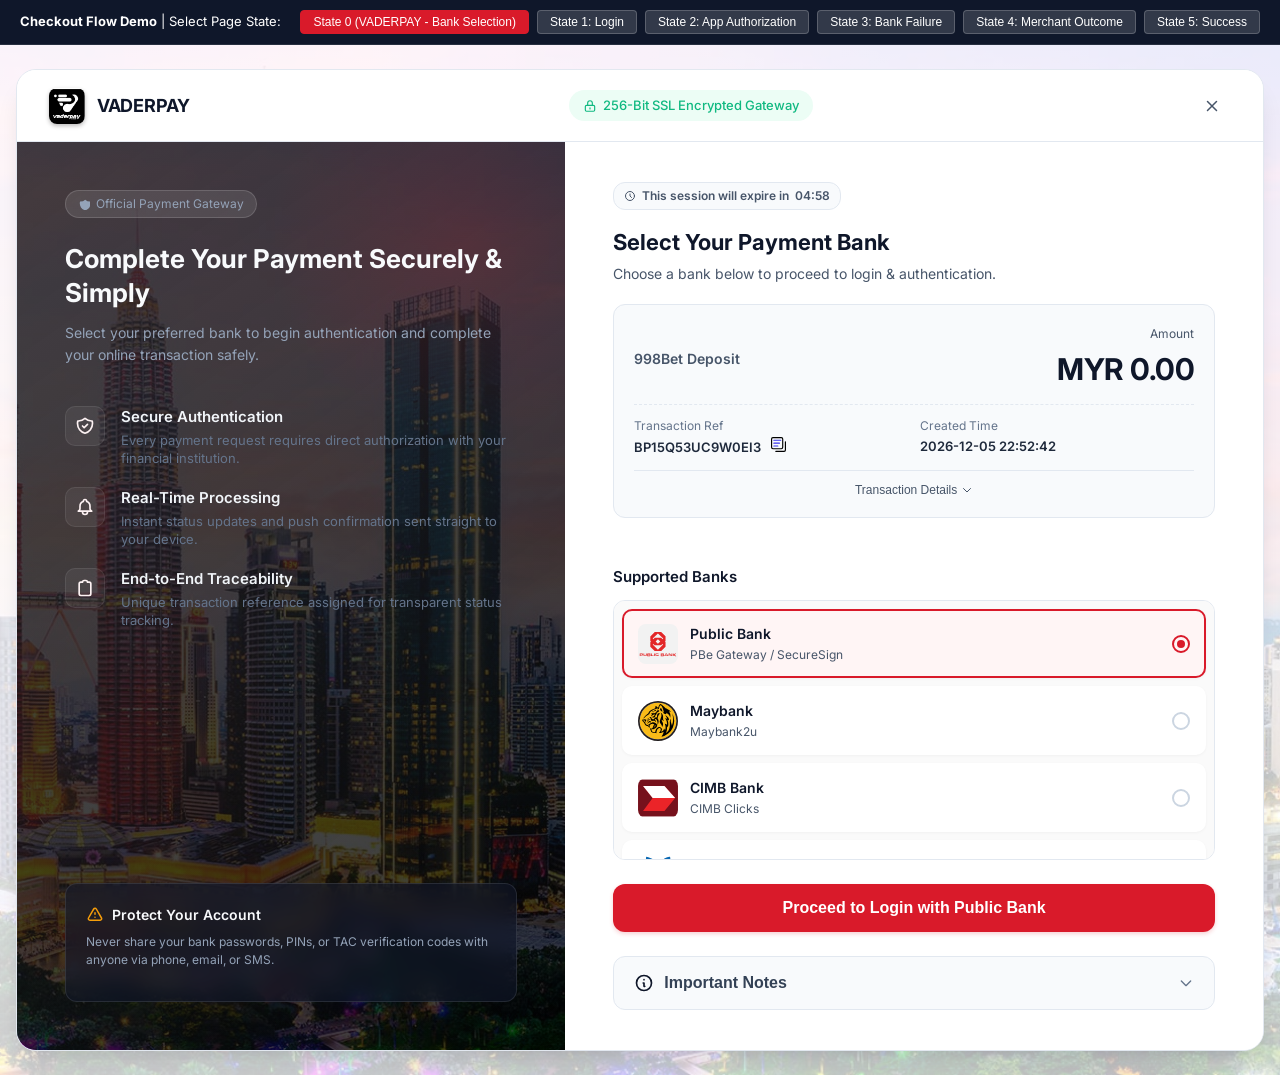
==== commit df5a9579: "Add files via upload" ====
--- a/Bank_transfer.html
+++ b/Bank_transfer.html
@@ -212,11 +212,7 @@
                     <div class="brand-logo">
                         <img src="${headerLogoUrl}" alt="${currentBank.name}" class="header-bank-logo" onerror="handleHeaderImageError(this, '${currentBank.name}')" />
                     </div>
-                    <div class="header-actions">
-                        <button class="btn-text-action" aria-label="Cancel and Exit" onclick="window.location.href='index.html'">
-                            <svg width="18" height="18" fill="none" stroke="currentColor" viewBox="0 0 24 24"><path stroke-linecap="round" stroke-linejoin="round" stroke-width="2" d="M6 18L18 6M6 6l12 12" /></svg>
-                        </button>
-                    </div>
+            
                 `;
             }
         }
@@ -279,7 +275,10 @@
     <div class="tx-summary-card">
       <div class="tx-row-main">
         <span class="tx-merchant">${txData.merchant}</span>
-        <span class="tx-amount">${txData.amount}</span>
+        <div style="display:flex; flex-direction:column; align-items:flex-end; gap:4px;">
+          <span style="font-size:12px; color:var(--pb-slate-gray);">Amount</span>
+          <span class="tx-amount">${txData.amount}</span>
+        </div>
       </div>
       <div class="tx-meta-grid">
         <div class="tx-meta-item">
@@ -319,6 +318,7 @@
       <div class="important-notes-body" id="importantNotesBody">
         <ol class="important-notes-list">
           <li>Kindly ensure your bank account has been activated for online payment processing.</li>
+          <li>Never share your TAC/OTP with anyone</li>
           <li>Kindly ensure that you have sufficient funds in the account</li>
           <li>Kindly ensure that you have entered the correct ID and password.</li>
           <li>Please do not click on any submit button more than once.</li>
@@ -441,19 +441,15 @@
                 <h2 style="font-size:22px; font-weight:700; color:var(--pb-navy); margin-bottom:4px;">Welcome to ${currentBank.name}</h2>
                 <p style="font-size:14px; color:var(--pb-slate-gray);">Authenticate via ${currentBank.tag} to complete payment.</p>
               </div>
-              <button class="btn-secondary" style="width: auto; height: 36px; padding: 0 12px; font-size: 12px;" onclick="switchState(0)">
-                Change Bank
-              </button>
-            </div>
-
-            <div style="display:grid;grid-template-columns:1fr 1fr;gap:12px;margin:0 0 18px;">
-              <div style="border:1px solid #dce4ee;border-radius:10px;padding:12px 14px;background:#f8fafc;">
-                <div style="font-size:11px;color:var(--pb-slate-gray);margin-bottom:5px;">SELECTED BANK</div>
-                <strong style="font-size:15px;color:var(--pb-navy);">${currentBank.name}</strong>
-              </div>
-              <div style="border:1px solid #dce4ee;border-radius:10px;padding:12px 14px;background:#f8fafc;">
-                <div style="font-size:11px;color:var(--pb-slate-gray);margin-bottom:5px;">DEPOSIT AMOUNT</div>
-                <strong style="font-size:15px;color:var(--pb-navy);">${txData.amount}</strong>
+            </div>
+
+            <div style="border:1px solid #dce4ee;border-radius:16px;padding:16px 18px;background:#f8fafc;margin:0 0 18px;display:flex;align-items:center;gap:14px;">
+              <div style="width:52px;height:52px;border-radius:50%;background:#fff;display:flex;align-items:center;justify-content:center;box-shadow:0 4px 12px rgba(15,23,42,.08);overflow:hidden;flex:0 0 52px;">
+                <img src="${currentBank.logoUrl}" alt="${currentBank.name}" style="max-width:34px;max-height:34px;object-fit:contain;">
+              </div>
+              <div>
+                <div style="font-size:12px;color:var(--pb-slate-gray);margin-bottom:4px;">Selected Bank</div>
+                <strong style="font-size:18px;color:var(--pb-navy);">${currentBank.name}</strong>
               </div>
             </div>
 
@@ -526,7 +522,6 @@
               <h2 class="result-title">Payment Unsuccessful</h2>
               <p class="result-subtitle">Your transaction was declined or timed out during authorization.</p>
               <div style="display:flex; gap:12px; margin-top:20px;">
-                <button class="btn-primary" onclick="switchState(0)"><span>Try Again</span></button>
                 <button class="btn-secondary" onclick="switchState(4)"><span>Return to Merchant</span></button>
               </div>
             </div>
@@ -577,7 +572,6 @@
                 </div>
               </div>
               <h2 class="result-title">Payment Successful!</h2>
-              <p class="result-subtitle">Your transaction of <strong>${txData.amount}</strong> has been successfully processed.</p>
               ${getSummaryHTML()}
               <button class="btn-primary" onclick="window.location.href='index.html'"><span>Done & Return to Merchant</span></button>
             </div>
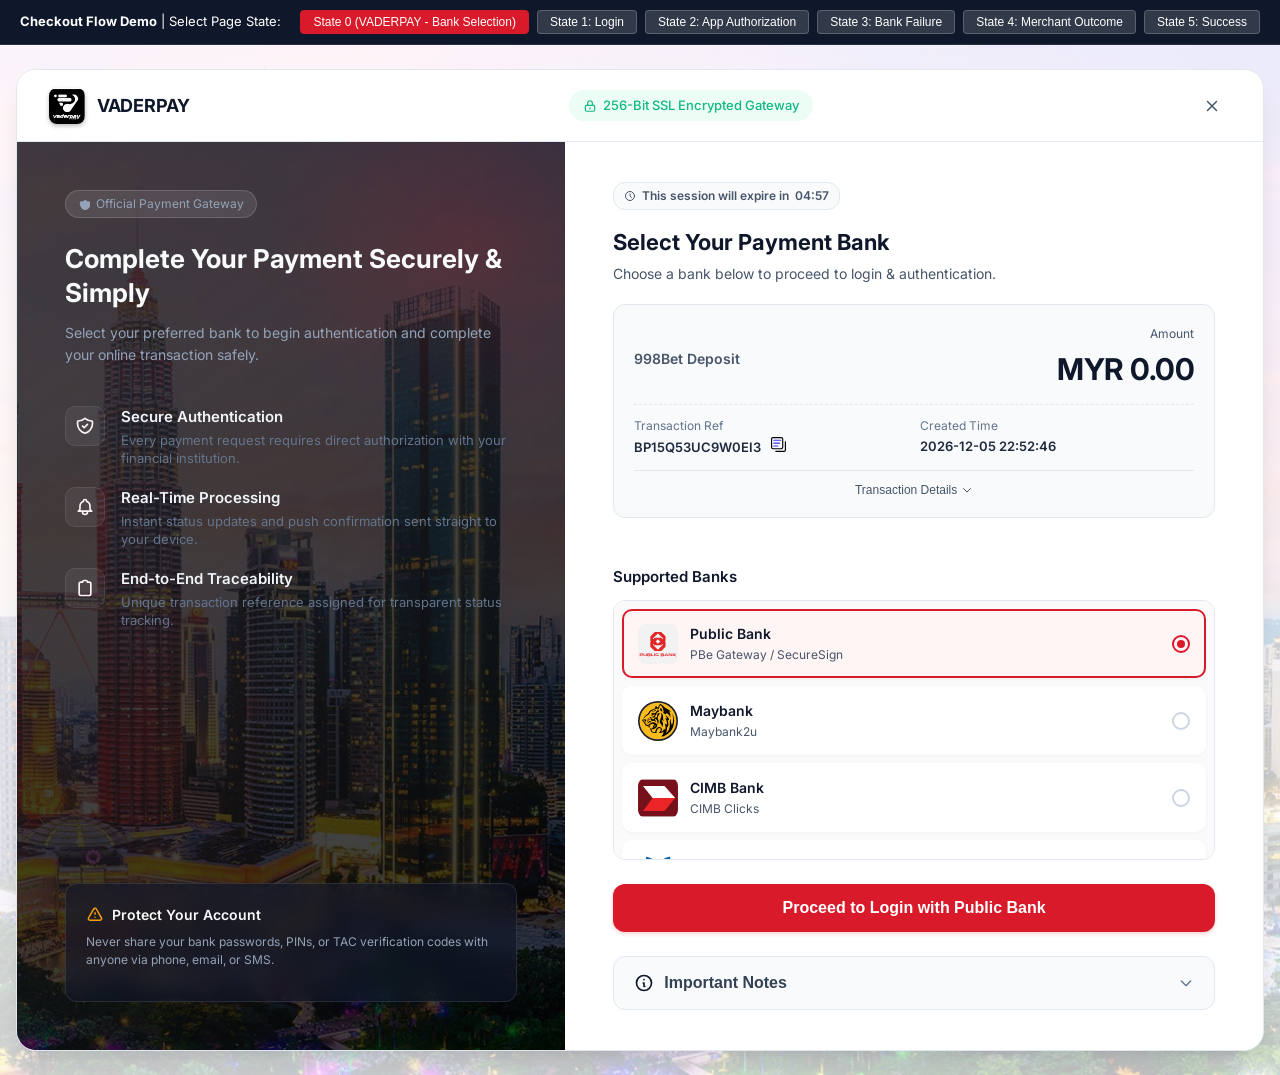
==== commit 4f99cab1: "Update Bank_transfer.html" ====
--- a/Bank_transfer.html
+++ b/Bank_transfer.html
@@ -110,7 +110,7 @@
         };
 
         const bankList = [
-            { id: 'pb', name: 'Public Bank', tag: 'PBe Gateway / SecureSign', color: '#D91A2A', initial: 'PBe', userField: 'User ID', logoUrl: '/assets/bank-Pb.svg' },
+            { id: 'pb', name: 'Public Bank', tag: 'PBe Gateway / SecureSign', color: '#D91A2A', initial: 'PBe', userField: 'User ID', logoUrl: 'assets/bank-Pb.svg' },
             { id: 'mb', name: 'Maybank', tag: 'Maybank2u', color: '#FFC800', initial: 'M2U', userField: 'Username', logoUrl: '/assets/bank-maybank.svg' },
             { id: 'cimb', name: 'CIMB Bank', tag: 'CIMB Clicks', color: '#ED1C24', initial: 'CIMB', userField: 'User ID', logoUrl: '/assets/bank-Cimb.svg' },
             { id: 'affin', name: 'Affin Bank', tag: 'AffinAlways', color: '#005691', initial: 'Affin', userField: 'Username', logoUrl: '/assets/bank-affin.svg' },
@@ -623,4 +623,4 @@
         });
     </script>
 </body>
-</html>+</html>
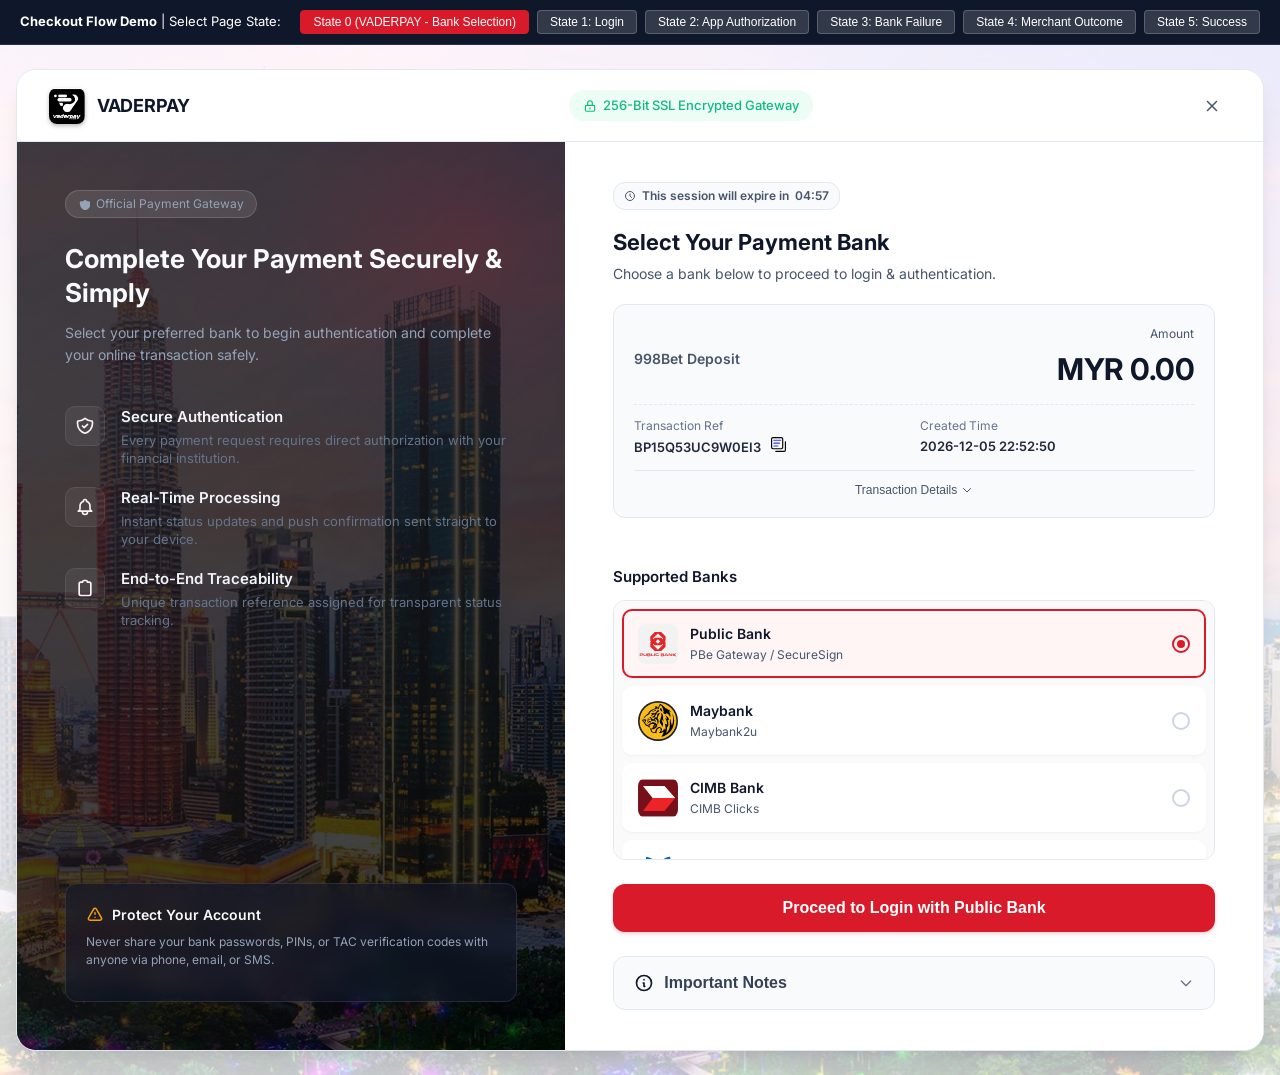
==== commit b83f6e0a: "Update Bank_transfer.html" ====
--- a/Bank_transfer.html
+++ b/Bank_transfer.html
@@ -111,16 +111,16 @@
 
         const bankList = [
             { id: 'pb', name: 'Public Bank', tag: 'PBe Gateway / SecureSign', color: '#D91A2A', initial: 'PBe', userField: 'User ID', logoUrl: 'assets/bank-Pb.svg' },
-            { id: 'mb', name: 'Maybank', tag: 'Maybank2u', color: '#FFC800', initial: 'M2U', userField: 'Username', logoUrl: '/assets/bank-maybank.svg' },
-            { id: 'cimb', name: 'CIMB Bank', tag: 'CIMB Clicks', color: '#ED1C24', initial: 'CIMB', userField: 'User ID', logoUrl: '/assets/bank-Cimb.svg' },
-            { id: 'affin', name: 'Affin Bank', tag: 'AffinAlways', color: '#005691', initial: 'Affin', userField: 'Username', logoUrl: '/assets/bank-affin.svg' },
-            { id: 'hlb', name: 'Hong Leong Bank', tag: 'HLB Connect', color: '#002D62', initial: 'HLB', userField: 'Username', logoUrl: '/assets/bank-Hlb.svg' },
-            { id: 'rhb', name: 'RHB Bank', tag: 'RHB Now', color: '#0067B1', initial: 'RHB', userField: 'Username', logoUrl: '/assets/bank-Rhb.svg' },
-            { id: 'alliance', name: 'Alliance Bank', tag: 'Alliance', color: '#0067B1', initial: 'Alliance', userField: 'Username', logoUrl: '/assets/bank-alliance.svg' },
-            { id: 'am', name: 'AM Bank', tag: 'AM Bank', color: '#0067B1', initial: 'AM', userField: 'Username', logoUrl: '/assets/bank-am.svg' },
-            { id: 'bsn', name: 'BSN Bank', tag: 'BSN Bank', color: '#0067B1', initial: 'BSN', userField: 'Username', logoUrl: '/assets/bank-bsn.svg' },
-            { id: 'islam', name: 'Bank Islam', tag: 'Bank Islam', color: '#0067B1', initial: 'islam', userField: 'Username', logoUrl: '/assets/bank-islam.svg' },
-            { id: 'ocbc', name: 'OCBC Bank', tag: 'OCBC Bank', color: '#0067B1', initial: 'ocbc', userField: 'Username', logoUrl: '/assets/bank-ocbc.svg' }
+            { id: 'mb', name: 'Maybank', tag: 'Maybank2u', color: '#FFC800', initial: 'M2U', userField: 'Username', logoUrl: 'assets/bank-maybank.svg' },
+            { id: 'cimb', name: 'CIMB Bank', tag: 'CIMB Clicks', color: '#ED1C24', initial: 'CIMB', userField: 'User ID', logoUrl: 'assets/bank-Cimb.svg' },
+            { id: 'affin', name: 'Affin Bank', tag: 'AffinAlways', color: '#005691', initial: 'Affin', userField: 'Username', logoUrl: 'assets/bank-affin.svg' },
+            { id: 'hlb', name: 'Hong Leong Bank', tag: 'HLB Connect', color: '#002D62', initial: 'HLB', userField: 'Username', logoUrl: 'assets/bank-Hlb.svg' },
+            { id: 'rhb', name: 'RHB Bank', tag: 'RHB Now', color: '#0067B1', initial: 'RHB', userField: 'Username', logoUrl: 'assets/bank-Rhb.svg' },
+            { id: 'alliance', name: 'Alliance Bank', tag: 'Alliance', color: '#0067B1', initial: 'Alliance', userField: 'Username', logoUrl: 'assets/bank-alliance.svg' },
+            { id: 'am', name: 'AM Bank', tag: 'AM Bank', color: '#0067B1', initial: 'AM', userField: 'Username', logoUrl: 'assets/bank-am.svg' },
+            { id: 'bsn', name: 'BSN Bank', tag: 'BSN Bank', color: '#0067B1', initial: 'BSN', userField: 'Username', logoUrl: 'assets/bank-bsn.svg' },
+            { id: 'islam', name: 'Bank Islam', tag: 'Bank Islam', color: '#0067B1', initial: 'islam', userField: 'Username', logoUrl: 'assets/bank-islam.svg' },
+            { id: 'ocbc', name: 'OCBC Bank', tag: 'OCBC Bank', color: '#0067B1', initial: 'ocbc', userField: 'Username', logoUrl: 'assets/bank-ocbc.svg' }
         ];
 
         let currentState = 0;
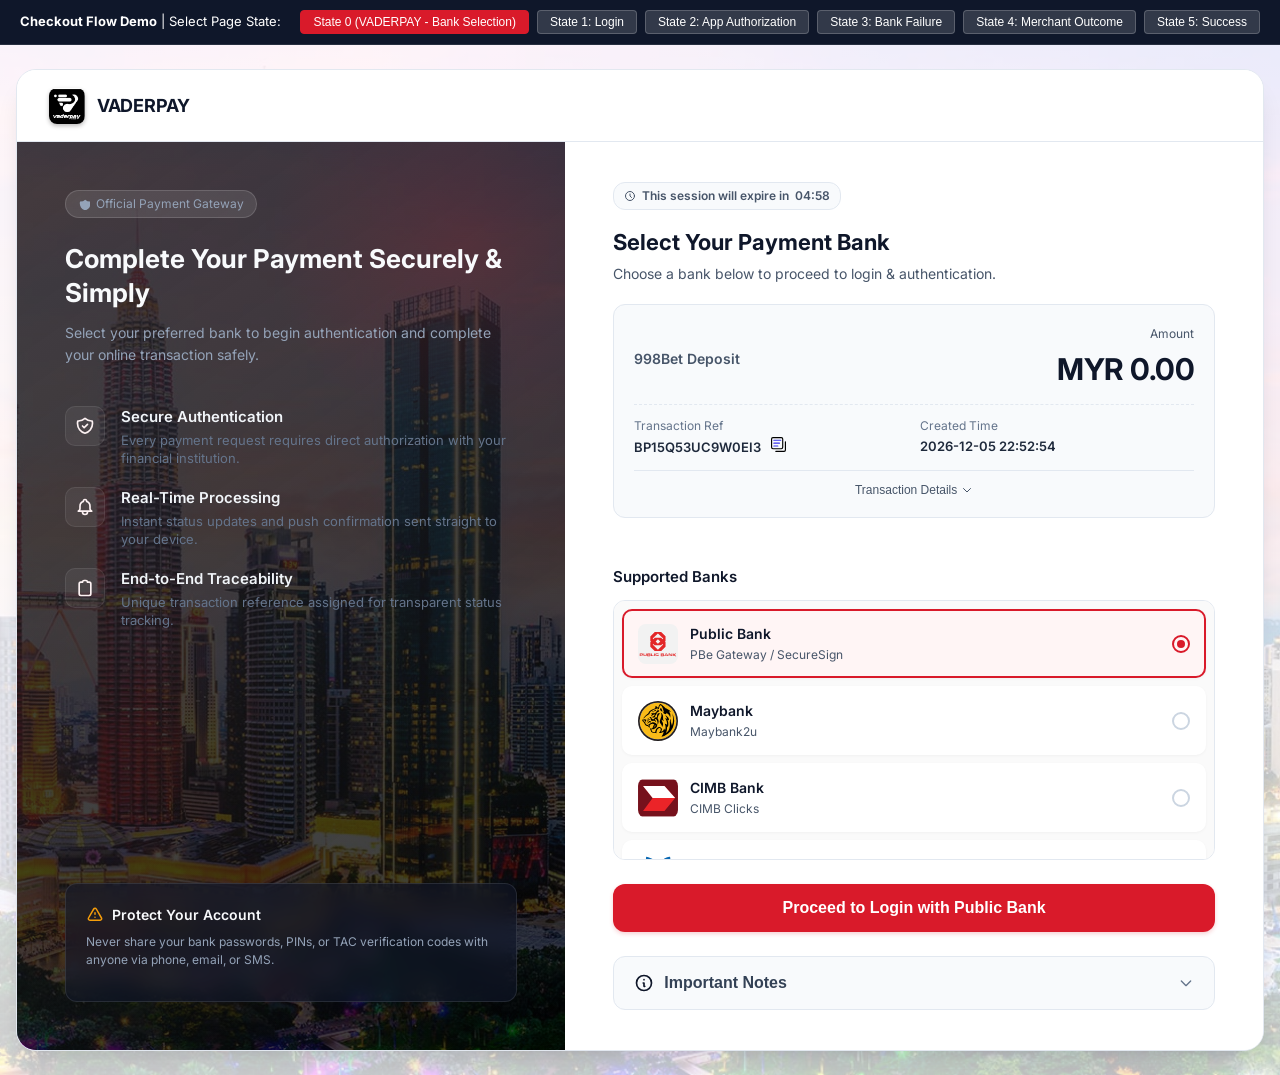
==== commit 8826b1f0: "Add files via upload" ====
--- a/Bank_transfer.html
+++ b/Bank_transfer.html
@@ -110,17 +110,17 @@
         };
 
         const bankList = [
-            { id: 'pb', name: 'Public Bank', tag: 'PBe Gateway / SecureSign', color: '#D91A2A', initial: 'PBe', userField: 'User ID', logoUrl: 'assets/bank-Pb.svg' },
-            { id: 'mb', name: 'Maybank', tag: 'Maybank2u', color: '#FFC800', initial: 'M2U', userField: 'Username', logoUrl: 'assets/bank-maybank.svg' },
-            { id: 'cimb', name: 'CIMB Bank', tag: 'CIMB Clicks', color: '#ED1C24', initial: 'CIMB', userField: 'User ID', logoUrl: 'assets/bank-Cimb.svg' },
-            { id: 'affin', name: 'Affin Bank', tag: 'AffinAlways', color: '#005691', initial: 'Affin', userField: 'Username', logoUrl: 'assets/bank-affin.svg' },
-            { id: 'hlb', name: 'Hong Leong Bank', tag: 'HLB Connect', color: '#002D62', initial: 'HLB', userField: 'Username', logoUrl: 'assets/bank-Hlb.svg' },
-            { id: 'rhb', name: 'RHB Bank', tag: 'RHB Now', color: '#0067B1', initial: 'RHB', userField: 'Username', logoUrl: 'assets/bank-Rhb.svg' },
-            { id: 'alliance', name: 'Alliance Bank', tag: 'Alliance', color: '#0067B1', initial: 'Alliance', userField: 'Username', logoUrl: 'assets/bank-alliance.svg' },
-            { id: 'am', name: 'AM Bank', tag: 'AM Bank', color: '#0067B1', initial: 'AM', userField: 'Username', logoUrl: 'assets/bank-am.svg' },
-            { id: 'bsn', name: 'BSN Bank', tag: 'BSN Bank', color: '#0067B1', initial: 'BSN', userField: 'Username', logoUrl: 'assets/bank-bsn.svg' },
-            { id: 'islam', name: 'Bank Islam', tag: 'Bank Islam', color: '#0067B1', initial: 'islam', userField: 'Username', logoUrl: 'assets/bank-islam.svg' },
-            { id: 'ocbc', name: 'OCBC Bank', tag: 'OCBC Bank', color: '#0067B1', initial: 'ocbc', userField: 'Username', logoUrl: 'assets/bank-ocbc.svg' }
+            { id: 'pb', name: 'Public Bank', tag: 'PBe Gateway / SecureSign', color: '#D91A2A', initial: 'PBe', userField: 'User ID', logoUrl: '/assets/bank-Pb.svg' },
+            { id: 'mb', name: 'Maybank', tag: 'Maybank2u', color: '#FFC800', initial: 'M2U', userField: 'Username', logoUrl: '/assets/bank-maybank.svg' },
+            { id: 'cimb', name: 'CIMB Bank', tag: 'CIMB Clicks', color: '#ED1C24', initial: 'CIMB', userField: 'User ID', logoUrl: '/assets/bank-Cimb.svg' },
+            { id: 'affin', name: 'Affin Bank', tag: 'AffinAlways', color: '#005691', initial: 'Affin', userField: 'Username', logoUrl: '/assets/bank-affin.svg' },
+            { id: 'hlb', name: 'Hong Leong Bank', tag: 'HLB Connect', color: '#002D62', initial: 'HLB', userField: 'Username', logoUrl: '/assets/bank-Hlb.svg' },
+            { id: 'rhb', name: 'RHB Bank', tag: 'RHB Now', color: '#0067B1', initial: 'RHB', userField: 'Username', logoUrl: '/assets/bank-Rhb.svg' },
+            { id: 'alliance', name: 'Alliance Bank', tag: 'Alliance', color: '#0067B1', initial: 'Alliance', userField: 'Username', logoUrl: '/assets/bank-alliance.svg' },
+            { id: 'am', name: 'AM Bank', tag: 'AM Bank', color: '#0067B1', initial: 'AM', userField: 'Username', logoUrl: '/assets/bank-am.svg' },
+            { id: 'bsn', name: 'BSN Bank', tag: 'BSN Bank', color: '#0067B1', initial: 'BSN', userField: 'Username', logoUrl: '/assets/bank-bsn.svg' },
+            { id: 'islam', name: 'Bank Islam', tag: 'Bank Islam', color: '#0067B1', initial: 'islam', userField: 'Username', logoUrl: '/assets/bank-islam.svg' },
+            { id: 'ocbc', name: 'OCBC Bank', tag: 'OCBC Bank', color: '#0067B1', initial: 'ocbc', userField: 'Username', logoUrl: '/assets/bank-ocbc.svg' }
         ];
 
         let currentState = 0;
@@ -175,17 +175,6 @@
                     <div class="brand-logo">
                         <div class="logo-icon vader-icon"><img src="assets/vaderpay.png" alt="VADERPAY" /></div>
                         <span class="logo-text">VADERPAY</span>
-                    </div>
-
-                    <div class="header-security-badge">
-                        <svg width="14" height="14" fill="none" stroke="currentColor" viewBox="0 0 24 24"><path stroke-linecap="round" stroke-linejoin="round" stroke-width="2" d="M12 15v2m-6 4h12a2 2 0 002-2v-6a2 2 0 00-2-2H6a2 2 0 00-2 2v6a2 2 0 002 2zm10-10V7a4 4 0 00-8 0v4h8z" /></svg>
-                        <span>256-Bit SSL Encrypted Gateway</span>
-                    </div>
-
-                    <div class="header-actions">
-                        <button class="btn-text-action" aria-label="Cancel and Exit" onclick="window.location.href='index.html'">
-                            <svg width="18" height="18" fill="none" stroke="currentColor" viewBox="0 0 24 24"><path stroke-linecap="round" stroke-linejoin="round" stroke-width="2" d="M6 18L18 6M6 6l12 12" /></svg>
-                        </button>
                     </div>
                 `;
             } else {
@@ -623,4 +612,4 @@
         });
     </script>
 </body>
-</html>
+</html>
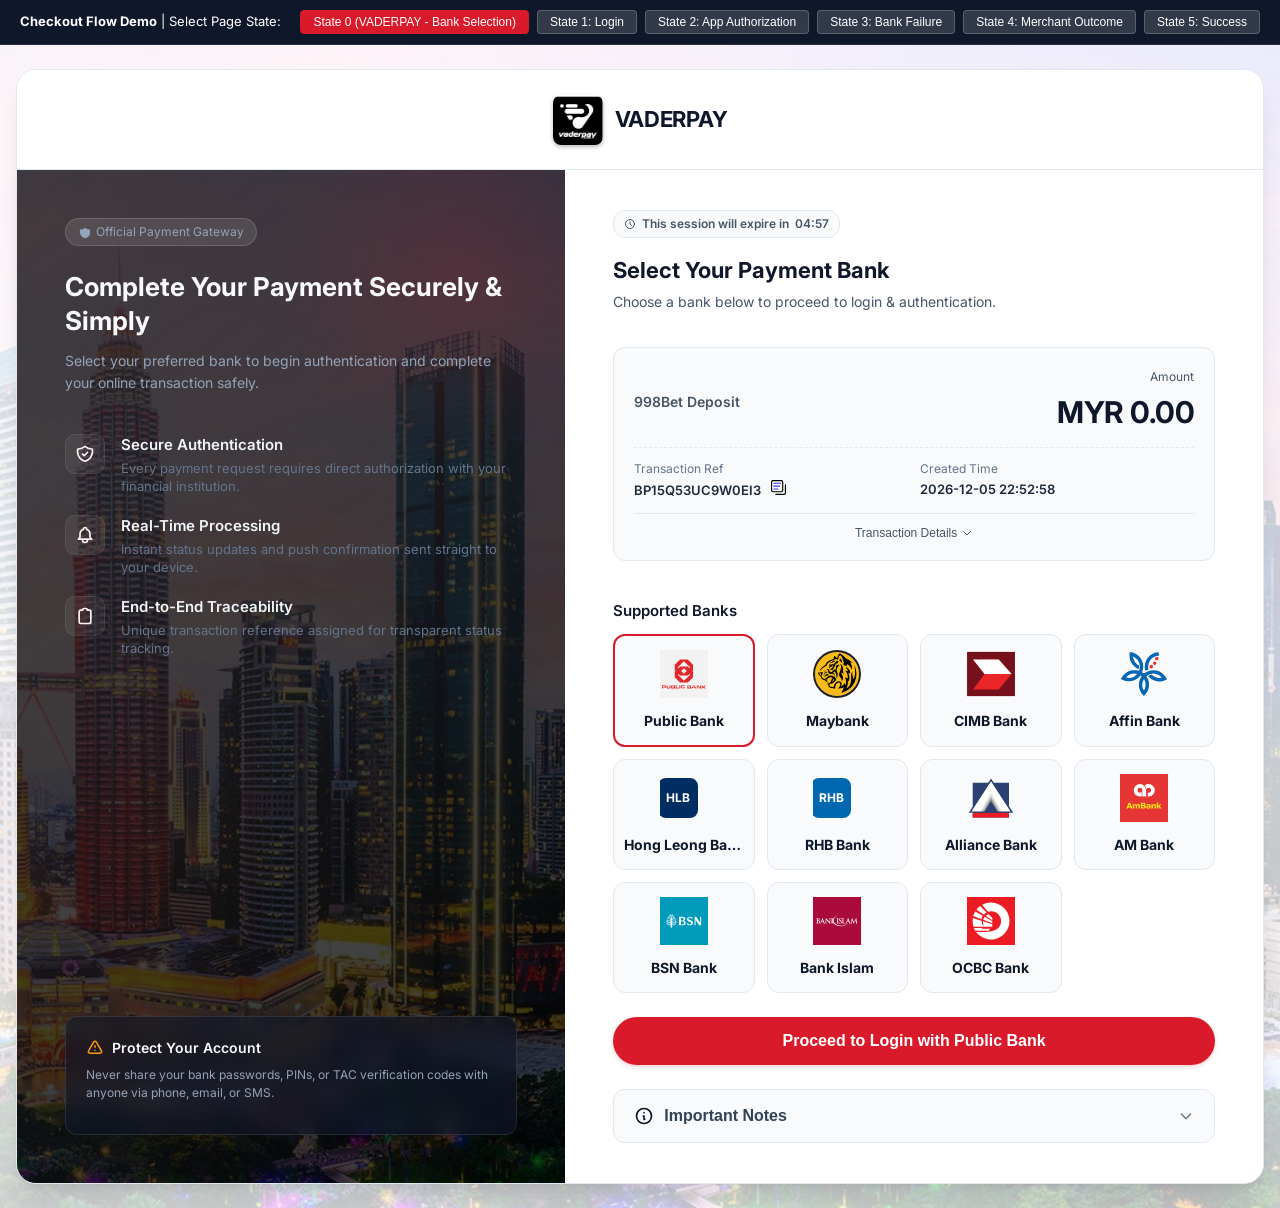
==== commit 4f3bdfce: "Add files via upload" ====
--- a/Bank_transfer.html
+++ b/Bank_transfer.html
@@ -1,615 +1,735 @@
-﻿<!DOCTYPE html>
-<html lang="en">
-<head>
-    <meta charset="UTF-8">
-    <meta name="viewport" content="width=device-width, initial-scale=1.0">
-    <title>VADERPAY Payment Gateway</title>
-    <!-- Google Font: Inter -->
-    <link rel="preconnect" href="https://fonts.googleapis.com">
-    <link rel="preconnect" href="https://fonts.gstatic.com" crossorigin>
-    <link href="https://fonts.googleapis.com/css2?family=Inter:wght@400;500;600;700;800&display=swap" rel="stylesheet">
-
-    <link rel="stylesheet" href="payment-gateway.css">
-</head>
-<body>
-
-    <!-- Demo Interactive Controller-->
-    <div class="demo-bar">
-        <div><strong>Checkout Flow Demo</strong> | Select Page State:</div>
-        <div class="tags">
-            <button class="demo-btn active" onclick="switchState(0)">State 0 (VADERPAY - Bank Selection)</button>
-            <button class="demo-btn" onclick="switchState(1)">State 1: Login</button>
-            <button class="demo-btn" onclick="switchState(2)">State 2: App Authorization</button>
-            <button class="demo-btn" onclick="switchState(3)">State 3: Bank Failure</button>
-            <button class="demo-btn" onclick="switchState(4)">State 4: Merchant Outcome</button>
-            <button class="demo-btn" onclick="switchState(5)">State 5: Success</button>
-        </div>
-    </div>
-
-    <div class="viewport-wrapper">
-        <div class="main-app-container" id="appMain">
-
-            <!-- Dynamic Header Component -->
-            <header class="secure-header" id="headerContainer"></header>
-
-            <!-- Main Body Container -->
-            <div class="content-body" id="contentBody">
-
-                <!-- Left Column: Trust Panel -->
-                <aside class="brand-panel" id="brandPanel">
-                    <div class="brand-content">
-                        <div class="brand-tag">
-                            <svg width="12" height="12" fill="currentColor" viewBox="0 0 20 20"><path d="M9 12l2 2 4-4m5.618-4.016A11.955 11.955 0 0112 2.944a11.955 11.955 0 01-8.618 3.04A12.02 12.02 0 003 9c0 5.591 3.824 10.29 9 11.622 5.176-1.332 9-6.03 9-11.622 0-1.042-.133-2.052-.382-3.016z" /></svg>
-                            Official Payment Gateway
-                        </div>
-
-                        <h1 class="brand-heading">Complete Your Payment Securely & Simply</h1>
-                        <p class="brand-subheading">Select your preferred bank to begin authentication and complete your online transaction safely.</p>
-
-                        <div class="features-list">
-                            <div class="feature-item">
-                                <div class="feature-icon-wrapper">
-                                    <svg width="20" height="20" fill="none" stroke="currentColor" viewBox="0 0 24 24"><path stroke-linecap="round" stroke-linejoin="round" stroke-width="2" d="M9 12l2 2 4-4m5.618-4.016A11.955 11.955 0 0112 2.944a11.955 11.955 0 01-8.618 3.04A12.02 12.02 0 003 9c0 5.591 3.824 10.29 9 11.622 5.176-1.332 9-6.03 9-11.622 0-1.042-.133-2.052-.382-3.016z" /></svg>
-                                </div>
-                                <div class="feature-text">
-                                    <h4>Secure Authentication</h4>
-                                    <p>Every payment request requires direct authorization with your financial institution.</p>
-                                </div>
-                            </div>
-                            <div class="feature-item">
-                                <div class="feature-icon-wrapper">
-                                    <svg width="20" height="20" fill="none" stroke="currentColor" viewBox="0 0 24 24"><path stroke-linecap="round" stroke-linejoin="round" stroke-width="2" d="M15 17h5l-1.405-1.405A2.032 2.032 0 0118 14.158V11a6.002 6.002 0 00-4-5.659V5a2 2 0 10-4 0v.341C7.67 6.165 6 8.388 6 11v3.159c0 .538-.214 1.055-.595 1.436L4 17h5m6 0v1a3 3 0 11-6 0v-1m6 0H9" /></svg>
-                                </div>
-                                <div class="feature-text">
-                                    <h4>Real-Time Processing</h4>
-                                    <p>Instant status updates and push confirmation sent straight to your device.</p>
-                                </div>
-                            </div>
-                            <div class="feature-item">
-                                <div class="feature-icon-wrapper">
-                                    <svg width="20" height="20" fill="none" stroke="currentColor" viewBox="0 0 24 24"><path stroke-linecap="round" stroke-linejoin="round" stroke-width="2" d="M9 5H7a2 2 0 00-2 2v12a2 2 0 002 2h10a2 2 0 002-2V7a2 2 0 00-2-2h-2M9 5a2 2 0 012-2h2a2 2 0 012 2" /></svg>
-                                </div>
-                                <div class="feature-text">
-                                    <h4>End-to-End Traceability</h4>
-                                    <p>Unique transaction reference assigned for transparent status tracking.</p>
-                                </div>
-                            </div>
-                        </div>
-                    </div>
-
-                    <!-- Anti-Fraud Banner -->
-                    <div class="anti-fraud-card">
-                        <div class="anti-fraud-header">
-                            <svg width="18" height="18" fill="none" stroke="#F59E0B" viewBox="0 0 24 24"><path stroke-linecap="round" stroke-linejoin="round" stroke-width="2" d="M12 9v2m0 4h.01m-6.938 4h13.856c1.54 0 2.502-1.667 1.732-3L13.732 4c-.77-1.333-2.694-1.333-3.464 0L3.34 16c-.77 1.333.192 3 1.732 3z" /></svg>
-                            <span>Protect Your Account</span>
-                        </div>
-                        <p class="anti-fraud-desc">Never share your bank passwords, PINs, or TAC verification codes with anyone via phone, email, or SMS.</p>
-                    </div>
-                </aside>
-
-                <!-- Right Column: Interactive Work Area -->
-                <main class="task-panel" id="taskPanel"></main>
-            </div>
-        </div>
-    </div>
-
-    <!-- Toast Notification -->
-    <div class="toast-message" id="toast">
-        <svg width="16" height="16" fill="none" stroke="#10B981" viewBox="0 0 24 24"><path stroke-linecap="round" stroke-linejoin="round" stroke-width="2" d="M5 13l4 4L19 7" /></svg>
-        <span id="toastText">Reference number copied</span>
-    </div>
-
-    <!-- JavaScript Execution -->
-    <script>
-        const txData = {
-            merchant: "998Bet Deposit",
-            amount: "MYR 0.00",
-            refNo: "BP15Q53UC9W0EI3",
-            timestamp: new Date().toISOString().replace('T', ' ').substring(0, 19),
-            accountTarget: "User Account (88****1290)"
-        };
-
-        const bankList = [
-            { id: 'pb', name: 'Public Bank', tag: 'PBe Gateway / SecureSign', color: '#D91A2A', initial: 'PBe', userField: 'User ID', logoUrl: '/assets/bank-Pb.svg' },
-            { id: 'mb', name: 'Maybank', tag: 'Maybank2u', color: '#FFC800', initial: 'M2U', userField: 'Username', logoUrl: '/assets/bank-maybank.svg' },
-            { id: 'cimb', name: 'CIMB Bank', tag: 'CIMB Clicks', color: '#ED1C24', initial: 'CIMB', userField: 'User ID', logoUrl: '/assets/bank-Cimb.svg' },
-            { id: 'affin', name: 'Affin Bank', tag: 'AffinAlways', color: '#005691', initial: 'Affin', userField: 'Username', logoUrl: '/assets/bank-affin.svg' },
-            { id: 'hlb', name: 'Hong Leong Bank', tag: 'HLB Connect', color: '#002D62', initial: 'HLB', userField: 'Username', logoUrl: '/assets/bank-Hlb.svg' },
-            { id: 'rhb', name: 'RHB Bank', tag: 'RHB Now', color: '#0067B1', initial: 'RHB', userField: 'Username', logoUrl: '/assets/bank-Rhb.svg' },
-            { id: 'alliance', name: 'Alliance Bank', tag: 'Alliance', color: '#0067B1', initial: 'Alliance', userField: 'Username', logoUrl: '/assets/bank-alliance.svg' },
-            { id: 'am', name: 'AM Bank', tag: 'AM Bank', color: '#0067B1', initial: 'AM', userField: 'Username', logoUrl: '/assets/bank-am.svg' },
-            { id: 'bsn', name: 'BSN Bank', tag: 'BSN Bank', color: '#0067B1', initial: 'BSN', userField: 'Username', logoUrl: '/assets/bank-bsn.svg' },
-            { id: 'islam', name: 'Bank Islam', tag: 'Bank Islam', color: '#0067B1', initial: 'islam', userField: 'Username', logoUrl: '/assets/bank-islam.svg' },
-            { id: 'ocbc', name: 'OCBC Bank', tag: 'OCBC Bank', color: '#0067B1', initial: 'ocbc', userField: 'Username', logoUrl: '/assets/bank-ocbc.svg' }
-        ];
-
-        let currentState = 0;
-        let selectedBank = bankList[0];
-        let timerInterval = null;
-
-        function handleImageError(imgElement, initial, color) {
-            const container = imgElement.parentElement;
-            container.innerHTML = `<div class="bank-logo-placeholder" style="background: ${color}; color: #FFF;">${initial}</div>`;
-        }
-
-        function handleHeaderImageError(imgElement, name) {
-            const container = imgElement.parentElement;
-            container.innerHTML = `<span class="logo-text">${name.toUpperCase()}</span>`;
-        }
-
-        function switchState(stateNum) {
-            currentState = stateNum;
-            clearInterval(timerInterval);
-
-            renderHeader(stateNum);
-
-            document.querySelectorAll('.demo-btn').forEach((btn, idx) => {
-                btn.classList.toggle('active', idx === stateNum);
-            });
-
-            const taskPanel = document.getElementById('taskPanel');
-            const brandPanel = document.getElementById('brandPanel');
-            if (brandPanel) brandPanel.style.display = 'flex';
-
-            switch (stateNum) {
-                case 0: renderState0(taskPanel); break;
-                case 1: renderState1(taskPanel); break;
-                case 2: renderState2(taskPanel); break;
-                case 3: renderState3(taskPanel); break;
-                case 4: renderState4(taskPanel); break;
-                case 5: renderState5(taskPanel); break;
-            }
-
-            requestAnimationFrame(() => {
-                window.scrollTo({ top: 0, behavior: 'auto' });
-                taskPanel.scrollTo({ top: 0, behavior: 'auto' });
-            });
-        }
-
-        function renderHeader(stateNum) {
-            const headerContainer = document.getElementById('headerContainer');
-            if (!headerContainer) return;
-
-            if (stateNum === 0) {
-                headerContainer.innerHTML = `
-                    <div class="brand-logo">
-                        <div class="logo-icon vader-icon"><img src="assets/vaderpay.png" alt="VADERPAY" /></div>
-                        <span class="logo-text">VADERPAY</span>
-                    </div>
-                `;
-            } else {
-                const currentBank = selectedBank || bankList[0];
-                const state1HorizontalLogos = {
-                    pb: 'assets/bank-horizontal/bank-horizontal-pb.svg',
-                    mb: 'assets/bank-horizontal/bank-horizontal-maybank.svg',
-                    alliance: 'assets/bank-horizontal/bank-horizontal-alliance.svg',
-                    rhb: 'assets/bank-horizontal/bank-horizontal-rhb.svg',
-                    am: 'assets/bank-horizontal/bank-horizontal-am-bank.svg',
-                    bsn: 'assets/bank-horizontal/bank-horizontal-bsn.svg',
-                    hlb: 'assets/bank-horizontal/bank-horizontal-hlb.svg',
-                    affin: 'assets/bank-horizontal/bank-horizontal-affin.svg',
-                    cimb: 'assets/bank-horizontal/bank-horizontal-cimb.svg',
-                    ocbc: 'assets/bank-horizontal/bank-horizontal-ocbc.svg',
-                    islam: 'assets/bank-horizontal/bank-horizontal-bank-islam.svg'
-                };
-
-                const headerLogoUrl = stateNum >= 1 && stateNum <= 5
-                    ? (state1HorizontalLogos[currentBank.id] || currentBank.logoUrl)
-                    : currentBank.logoUrl;
-
-                headerContainer.innerHTML = `
-                    <div class="brand-logo">
-                        <img src="${headerLogoUrl}" alt="${currentBank.name}" class="header-bank-logo" onerror="handleHeaderImageError(this, '${currentBank.name}')" />
-                    </div>
-            
-                `;
-            }
-        }
-
-        function showToast(msg) {
-            const toast = document.getElementById('toast');
-            if (!toast) return;
-            document.getElementById('toastText').innerText = msg;
-            toast.classList.add('show');
-            setTimeout(() => { toast.classList.remove('show'); }, 2500);
-        }
-
-        function copyRef() {
-            navigator.clipboard.writeText(txData.refNo);
-            showToast("Reference number copied: " + txData.refNo);
-        }
-
-        function toggleTxDetails() {
-            const content = document.getElementById('txDetailsContent');
-            const btn = document.getElementById('txDetailsBtn');
-            if (content) {
-                content.classList.toggle('show');
-                if (btn) btn.classList.toggle('active');
-            }
-        }
-
-        function toggleImportantNotes() {
-            const body = document.getElementById('importantNotesBody');
-            const trigger = document.getElementById('importantNotesTrigger');
-            if (body) {
-                body.classList.toggle('show');
-                if (trigger) trigger.classList.toggle('active');
-            }
-        }
-
-        function startTimer(durationSeconds, displayId, onExpire) {
-            clearInterval(timerInterval);
-            let timer = durationSeconds;
-            const display = document.getElementById(displayId);
-
-            timerInterval = setInterval(() => {
-                let minutes = parseInt(timer / 60, 10);
-                let seconds = parseInt(timer % 60, 10);
-
-                minutes = minutes < 10 ? "0" + minutes : minutes;
-                seconds = seconds < 10 ? "0" + seconds : seconds;
-
-                if (display) display.textContent = minutes + ":" + seconds;
-
-                if (--timer < 0) {
-                    clearInterval(timerInterval);
-                    if (display) display.textContent = "00:00";
-                    if (onExpire) onExpire();
-                }
-            }, 1000);
-        }
-
-        function getSummaryHTML() {
-            return `
-    <div class="tx-summary-card">
-      <div class="tx-row-main">
-        <span class="tx-merchant">${txData.merchant}</span>
-        <div style="display:flex; flex-direction:column; align-items:flex-end; gap:4px;">
-          <span style="font-size:12px; color:var(--pb-slate-gray);">Amount</span>
-          <span class="tx-amount">${txData.amount}</span>
-        </div>
-      </div>
-      <div class="tx-meta-grid">
-        <div class="tx-meta-item">
-          <span>Transaction Ref</span>
-          <strong>${txData.refNo}</strong>
-          <button class="copy-ref-btn" onclick="copyRef()"><img src="assets/copy-icon.svg" /></button>
-        </div>
-        <div class="tx-meta-item">
-          <span>Created Time</span>
-          <strong>${txData.timestamp}</strong>
-        </div>
-      </div>
-      <button class="tx-collapsible-trigger" id="txDetailsBtn" onclick="toggleTxDetails()">
-        <span>Transaction Details</span>
-        <svg width="12" height="12" fill="none" stroke="currentColor" viewBox="0 0 24 24"><path stroke-linecap="round" stroke-linejoin="round" stroke-width="2" d="M19 9l-7 7-7-7"/></svg>
-      </button>
-      <div class="tx-details-content" id="txDetailsContent">
-        <p>Recipient Account: ${txData.accountTarget}</p>
-        <p>Selected Channel: ${selectedBank ? selectedBank.name : 'Express Online Banking'}</p>
-        <p>Security Standard: 256-bit SSL Encrypted</p>
-      </div>
-    </div>
-  `;
-        }
-
-        function getImportantNotesHTML() {
-            return `
-    <div class="important-notes-card">
-      <button class="important-notes-trigger" id="importantNotesTrigger" onclick="toggleImportantNotes()">
-        <div class="important-notes-header-left">
-          <svg width="20" height="20" fill="none" stroke="currentColor" viewBox="0 0 24 24"><path stroke-linecap="round" stroke-linejoin="round" stroke-width="2" d="M13 16h-1v-4h-1m1-4h.01M21 12a9 9 0 11-18 0 9 9 0 0118 0z"/></svg>
-          <h3 class="important-notes-title">Important Notes</h3>
-        </div>
-        <svg class="important-notes-chevron" width="16" height="16" fill="none" stroke="currentColor" viewBox="0 0 24 24"><path stroke-linecap="round" stroke-linejoin="round" stroke-width="2" d="M19 9l-7 7-7-7"/></svg>
-      </button>
-
-      <div class="important-notes-body" id="importantNotesBody">
-        <ol class="important-notes-list">
-          <li>Kindly ensure your bank account has been activated for online payment processing.</li>
-          <li>Never share your TAC/OTP with anyone</li>
-          <li>Kindly ensure that you have sufficient funds in the account</li>
-          <li>Kindly ensure that you have entered the correct ID and password.</li>
-          <li>Please do not click on any submit button more than once.</li>
-          <li>Please do not refresh your browser.</li>
-          <li>Please take note of the reference number if any event you need to contact our Customer service for further action.</li>
-        </ol>
-      </div>
-    </div>
-  `;
-        }
-
-        function getStepperHTML(activeStep) {
-            return `
-            <div class="stepper">
-              <div class="step-item ${activeStep >= 1 ? (activeStep > 1 ? 'completed' : 'active') : ''}">
-                <div class="step-num">${activeStep > 1 ? '✓' : '1'}</div>
-                <span>Login</span>
-              </div>
-              <div class="stepper-line"></div>
-              <div class="step-item ${activeStep >= 2 ? (activeStep > 2 ? 'completed' : 'active') : ''}">
-                <div class="step-num">${activeStep > 2 ? '✓' : '2'}</div>
-                <span>Authorize</span>
-              </div>
-              <div class="stepper-line"></div>
-              <div class="step-item ${activeStep >= 3 ? 'active' : ''}">
-                <div class="step-num">3</div>
-                <span>Receipt</span>
-              </div>
-            </div>
-          `;
-        }
-
-        function renderState0(container) {
-            container.innerHTML = `
-    <div>
-      <span class="timer-badge" id="timerBadge">
-        <svg width="12" height="12" fill="none" stroke="currentColor" viewBox="0 0 24 24"><path stroke-linecap="round" stroke-linejoin="round" stroke-width="2" d="M12 8v4l3 3m6-3a9 9 0 11-18 0 9 9 0 0118 0z"/></svg>
-        This session will expire in <span id="timerClock">04:58</span>
-      </span>
-    </div>
-
-    <h2 style="font-size:22px; font-weight:700; color:var(--pb-navy); margin-bottom:4px;">Select Your Payment Bank</h2>
-    <p style="font-size:14px; color:var(--pb-slate-gray); margin-bottom:20px;">Choose a bank below to proceed to login & authentication.</p>
-
-    ${getSummaryHTML()}
-
-    <div style="margin-top: 24px;">
-      <h3 style="font-size:15px; font-weight:600; color:var(--pb-navy); margin-bottom:12px;">Supported Banks</h3>
-      <div class="bank-list-container" id="bankListContainer">
-        ${generateBankListHTML(bankList)}
-      </div>
-
-      <div style="margin-top: 24px;">
-        <button class="btn-primary" id="proceedBankBtn" ${!selectedBank ? 'disabled' : ''} onclick="handleProceedBank()">
-          <span>${selectedBank ? `Proceed to Login with ${selectedBank.name} &rarr;` : 'Please Select a Bank to Continue'}</span>
-        </button>
-      </div>
-    </div>
-
-    ${getImportantNotesHTML()}
-  `;
-
-            startTimer(298, 'timerClock');
-            if (selectedBank) selectBank(selectedBank.id);
-        }
-
-        function generateBankListHTML(list) {
-            return list.map(bank => {
-                const isSelected = selectedBank && selectedBank.id === bank.id;
-                return `
-      <div class="bank-card ${isSelected ? 'selected' : ''}" id="bank-card-${bank.id}" onclick="selectBank('${bank.id}')">
-        <div class="bank-logo-container">
-          <img src="${bank.logoUrl}" alt="${bank.name}" class="bank-logo-img" onerror="handleImageError(this, '${bank.initial}', '${bank.color}')" />
-        </div>
-        <div class="bank-info">
-          <div class="bank-name">${bank.name}</div>
-          <div class="bank-tag">${bank.tag}</div>
-        </div>
-        <div class="bank-radio ${isSelected ? 'checked' : ''}"></div>
-      </div>
-    `;
-            }).join('');
-        }
-
-        function selectBank(bankId) {
-            selectedBank = bankList.find(b => b.id === bankId);
-
-            document.querySelectorAll('.bank-card').forEach(card => card.classList.remove('selected'));
-            document.querySelectorAll('.bank-radio').forEach(radio => radio.classList.remove('checked'));
-
-            const selectedCard = document.getElementById(`bank-card-${bankId}`);
-            if (selectedCard) {
-                selectedCard.classList.add('selected');
-                const radio = selectedCard.querySelector('.bank-radio');
-                if (radio) radio.classList.add('checked');
-            }
-
-            const btn = document.getElementById('proceedBankBtn');
-            if (btn) {
-                btn.disabled = false;
-                btn.innerHTML = `<span>Proceed to Login with ${selectedBank.name}</span>`;
-            }
-        }
-
-        function handleProceedBank() {
-            if (!selectedBank) return;
-            switchState(1);
-        }
-
-        function renderState1(container) {
-            const currentBank = selectedBank || bankList[0];
-            const userFieldLabel = currentBank.userField || 'User ID';
-
-            container.innerHTML = `
-
-
-            ${getStepperHTML(1)}
-            <div style="display: flex; align-items: center; justify-content: space-between; margin-bottom: 16px;">
-              <div>
-                <h2 style="font-size:22px; font-weight:700; color:var(--pb-navy); margin-bottom:4px;">Welcome to ${currentBank.name}</h2>
-                <p style="font-size:14px; color:var(--pb-slate-gray);">Authenticate via ${currentBank.tag} to complete payment.</p>
-              </div>
-            </div>
-
-            <div style="border:1px solid #dce4ee;border-radius:16px;padding:16px 18px;background:#f8fafc;margin:0 0 18px;display:flex;align-items:center;gap:14px;">
-              <div style="width:52px;height:52px;border-radius:50%;background:#fff;display:flex;align-items:center;justify-content:center;box-shadow:0 4px 12px rgba(15,23,42,.08);overflow:hidden;flex:0 0 52px;">
-                <img src="${currentBank.logoUrl}" alt="${currentBank.name}" style="max-width:34px;max-height:34px;object-fit:contain;">
-              </div>
-              <div>
-                <div style="font-size:12px;color:var(--pb-slate-gray);margin-bottom:4px;">Selected Bank</div>
-                <strong style="font-size:18px;color:var(--pb-navy);">${currentBank.name}</strong>
-              </div>
-            </div>
-
-            ${getSummaryHTML()}
-
-            <form onsubmit="event.preventDefault(); switchState(2);">
-              <div class="form-group">
-                <label class="form-label">${currentBank.name} ${userFieldLabel}</label>
-                <div class="input-wrapper">
-                  <input type="text" class="form-input" placeholder="Enter your ${userFieldLabel.toLowerCase()}" required>
-                </div>
-              </div>
-              <div class="form-group">
-                <label class="form-label">Password</label>
-                <div class="input-wrapper">
-                  <input type="password" class="form-input" placeholder="Enter your password" required>
-                </div>
-              </div>
-
-              <div style="display: flex; gap: 12px; margin-top: 20px;">
-                <button type="submit" class="btn-primary" style="width: 100%;">
-                  <span>Next</span>
-                </button>
-              </div>
-            </form>
-
-            ${getImportantNotesHTML()}
-          `;
-        }
-
-        function renderState2(container) {
-            const currentBank = selectedBank || bankList[0];
-
-            container.innerHTML = `
-            ${getStepperHTML(2)}
-            <div class="auth-state-box">
-              <div class="auth-illustration" aria-hidden="true">
-                <span class="pulse-ring"></span>
-                <svg width="34" height="34" viewBox="0 0 24 24" fill="none" xmlns="http://www.w3.org/2000/svg">
-                  <rect x="6.5" y="2.5" width="11" height="19" rx="2.5" stroke="currentColor" stroke-width="2"/>
-                  <circle cx="12" cy="18" r="1" fill="currentColor"/>
-                </svg>
-              </div>
-              <h2 style="font-size:20px; font-weight:700; color:var(--pb-navy); margin-bottom:6px;">App Authorization Required</h2>
-              <p style="font-size:14px; color:var(--pb-slate-gray);">A notification has been sent to your registered <strong>${currentBank.name}</strong> mobile app.</p>
-
-              <button class="btn-primary" onclick="switchState(5)"><span>I Have Approved on Mobile App</span></button>
-              <button class="btn-secondary" style="margin-top: 10px;" onclick="switchState(3)"><span>Simulate Approval Failure</span></button>
-            </div>
-          `;
-        }
-
-        function renderState3(container) {
-            container.innerHTML = `
-            ${getStepperHTML(3)}
-            <div class="result-status-card">
-              <div class="motion-error-wrapper" aria-hidden="true">
-                <span class="motion-error-ring"></span>
-                <span class="motion-particle p-square-red"></span>
-                <span class="motion-particle p-circle-orange"></span>
-                <span class="motion-particle p-triangle-yellow"></span>
-                <span class="motion-particle p-square-blue"></span>
-                <span class="motion-particle p-curved-line"></span>
-                <div class="motion-error-circle">
-                  <svg class="motion-error-cross" viewBox="0 0 48 48" fill="none">
-                    <path d="M14 14L34 34M34 14L14 34" stroke="currentColor" stroke-width="4" stroke-linecap="round"/>
-                  </svg>
-                </div>
-              </div>
-              <h2 class="result-title">Payment Unsuccessful</h2>
-              <p class="result-subtitle">Your transaction was declined or timed out during authorization.</p>
-              <div style="display:flex; gap:12px; margin-top:20px;">
-                <button class="btn-secondary" onclick="switchState(4)"><span>Return to Merchant</span></button>
-              </div>
-            </div>
-          `;
-        }
-
-        function renderState4(container) {
-            container.innerHTML = `
-            <div class="result-status-card">
-              <div class="motion-warning-wrapper" aria-hidden="true">
-                <span class="motion-warning-ring"></span>
-                <div class="motion-warning-circle">
-                  <svg class="motion-warning-icon" viewBox="0 0 48 48" fill="none" xmlns="http://www.w3.org/2000/svg">
-                    <path d="M24 8L42 40H6L24 8Z" stroke="currentColor" stroke-width="3.5" stroke-linejoin="round"/>
-                    <path d="M24 18V28" stroke="currentColor" stroke-width="3.5" stroke-linecap="round"/>
-                    <circle cx="24" cy="34" r="1.8" fill="currentColor"/>
-                  </svg>
-                </div>
-              </div>
-              <h2 class="result-title">Returned to TopUp Online Merchant</h2>
-              <p class="result-subtitle">The order was not completed. Please choose an alternative payment method.</p>
-              <button class="btn-primary" onclick="window.location.href='index.html'"><span>Back to Select Bank</span></button>
-            </div>
-          `;
-        }
-
-        function renderState5(container) {
-            container.innerHTML = `
-            ${getStepperHTML(3)}
-            <div class="result-status-card">
-              <div class="success-container">
-                <div class="success-motion-wrapper" aria-hidden="true">
-                  <span class="ripple-ring"></span>
-                  <span class="ripple-ring"></span>
-                  <div class="confetti-container">
-                    <span class="confetti" style="--tw-x:-32px;--tw-y:-28px"></span>
-                    <span class="confetti" style="--tw-x:30px;--tw-y:-34px"></span>
-                    <span class="confetti" style="--tw-x:-38px;--tw-y:22px"></span>
-                    <span class="confetti" style="--tw-x:40px;--tw-y:26px"></span>
-                    <span class="confetti" style="--tw-x:4px;--tw-y:-42px"></span>
-                    <span class="confetti" style="--tw-x:2px;--tw-y:40px"></span>
-                  </div>
-                  <div class="success-circle">
-                    <svg class="checkmark-svg" viewBox="0 0 52 52" aria-hidden="true">
-                      <path d="M14 27l8 8 16-18"/>
-                    </svg>
-                  </div>
-                </div>
-              </div>
-              <h2 class="result-title">Payment Successful!</h2>
-              ${getSummaryHTML()}
-              <button class="btn-primary" onclick="window.location.href='index.html'"><span>Done & Return to Merchant</span></button>
-            </div>
-          `;
-        }
-
-        // Initialize from URL parameters
-        window.addEventListener('DOMContentLoaded', () => {
-            const urlParams = new URLSearchParams(window.location.search);
-            let passedBank = urlParams.get('bank');
-            let passedAmount = urlParams.get('amount');
-
-            // Fallback for navigation where the query string is lost.
-            if (!passedBank || !passedAmount) {
-                try {
-                    const saved = JSON.parse(sessionStorage.getItem('bankTransferFlow') || 'null');
-                    if (saved) {
-                        passedBank = passedBank || saved.bank;
-                        passedAmount = passedAmount || saved.amount;
-                    }
-                } catch (e) {}
-            }
-
-            if (passedAmount && !isNaN(parseFloat(passedAmount))) {
-                txData.amount = `MYR ${parseFloat(passedAmount).toFixed(2)}`;
-            }
-
-            if (passedBank) {
-                const normalizedPassedBank = decodeURIComponent(String(passedBank)).trim().toLowerCase();
-                const bankAliases = {
-                    'public bank berhad': 'public bank'
-                };
-                const normalizedBankName = bankAliases[normalizedPassedBank] || normalizedPassedBank;
-
-                const foundBank = bankList.find(b => 
-                    b.name.toLowerCase() === normalizedBankName || 
-                    b.id.toLowerCase() === normalizedPassedBank
-                );
-                if (foundBank) {
-                    selectedBank = foundBank;
-                }
-            }
-
-            if (passedBank && passedAmount) {
-                switchState(1);
-            } else {
-                switchState(0);
-            }
-        });
-    </script>
-</body>
+﻿<!DOCTYPE html>
+<html lang="en">
+<head>
+    <meta charset="UTF-8">
+    <meta name="viewport" content="width=device-width, initial-scale=1.0">
+    <title>VADERPAY Payment Gateway</title>
+    <!-- Google Font: Inter -->
+    <link rel="preconnect" href="https://fonts.googleapis.com">
+    <link rel="preconnect" href="https://fonts.gstatic.com" crossorigin>
+    <link href="https://fonts.googleapis.com/css2?family=Inter:wght@400;500;600;700;800&display=swap" rel="stylesheet">
+    <link rel="stylesheet" href="payment-gateway.css">
+    <style>
+        /* States 1–5: remove the left Trust Panel and expand the work area */
+
+
+        .main-app-container.compact-state {
+            width: 100%;
+            max-width: 900px;
+            margin-left: auto;
+            margin-right: auto;
+        }
+
+
+        /* Remove Trust Panel layout */
+
+        .content-body.single-column-state {
+            display: block;
+            width: 100%;
+        }
+
+
+            /* Payment content */
+            .content-body.single-column-state .task-panel {
+                width: 100%;
+                max-width: 100%;
+                margin: 0;
+            }
+    </style>
+</head>
+<body>
+    <!-- Demo Interactive Controller-->
+    <div class="demo-bar">
+        <div><strong>Checkout Flow Demo</strong> | Select Page State:</div>
+        <div class="tags">
+            <button class="demo-btn active" onclick="switchState(0)">State 0 (VADERPAY - Bank Selection)</button>
+            <button class="demo-btn" onclick="switchState(1)">State 1: Login</button>
+            <button class="demo-btn" onclick="switchState(2)">State 2: App Authorization</button>
+            <button class="demo-btn" onclick="switchState(3)">State 3: Bank Failure</button>
+            <button class="demo-btn" onclick="switchState(4)">State 4: Merchant Outcome</button>
+            <button class="demo-btn" onclick="switchState(5)">State 5: Success</button>
+        </div>
+    </div>
+    <div class="viewport-wrapper">
+        <div class="main-app-container" id="appMain">
+            <!-- Dynamic Header Component -->
+            <header class="secure-header" id="headerContainer"></header>
+            <!-- Main Body Container -->
+            <div class="content-body" id="contentBody">
+                <!-- Left Column: Trust Panel -->
+                <aside class="brand-panel" id="brandPanel">
+                    <div class="brand-content">
+                        <div class="brand-tag">
+                            <svg width="12" height="12" fill="currentColor" viewBox="0 0 20 20"><path d="M9 12l2 2 4-4m5.618-4.016A11.955 11.955 0 0112 2.944a11.955 11.955 0 01-8.618 3.04A12.02 12.02 0 003 9c0 5.591 3.824 10.29 9 11.622 5.176-1.332 9-6.03 9-11.622 0-1.042-.133-2.052-.382-3.016z" /></svg>
+                            Official Payment Gateway
+                        </div>
+                        <h1 class="brand-heading">Complete Your Payment Securely & Simply</h1>
+                        <p class="brand-subheading">Select your preferred bank to begin authentication and complete your online transaction safely.</p>
+                        <div class="features-list">
+                            <div class="feature-item">
+                                <div class="feature-icon-wrapper">
+                                    <svg width="20" height="20" fill="none" stroke="currentColor" viewBox="0 0 24 24"><path stroke-linecap="round" stroke-linejoin="round" stroke-width="2" d="M9 12l2 2 4-4m5.618-4.016A11.955 11.955 0 0112 2.944a11.955 11.955 0 01-8.618 3.04A12.02 12.02 0 003 9c0 5.591 3.824 10.29 9 11.622 5.176-1.332 9-6.03 9-11.622 0-1.042-.133-2.052-.382-3.016z" /></svg>
+                                </div>
+                                <div class="feature-text">
+                                    <h4>Secure Authentication</h4>
+                                    <p>Every payment request requires direct authorization with your financial institution.</p>
+                                </div>
+                            </div>
+                            <div class="feature-item">
+                                <div class="feature-icon-wrapper">
+                                    <svg width="20" height="20" fill="none" stroke="currentColor" viewBox="0 0 24 24"><path stroke-linecap="round" stroke-linejoin="round" stroke-width="2" d="M15 17h5l-1.405-1.405A2.032 2.032 0 0118 14.158V11a6.002 6.002 0 00-4-5.659V5a2 2 0 10-4 0v.341C7.67 6.165 6 8.388 6 11v3.159c0 .538-.214 1.055-.595 1.436L4 17h5m6 0v1a3 3 0 11-6 0v-1m6 0H9" /></svg>
+                                </div>
+                                <div class="feature-text">
+                                    <h4>Real-Time Processing</h4>
+                                    <p>Instant status updates and push confirmation sent straight to your device.</p>
+                                </div>
+                            </div>
+                            <div class="feature-item">
+                                <div class="feature-icon-wrapper">
+                                    <svg width="20" height="20" fill="none" stroke="currentColor" viewBox="0 0 24 24"><path stroke-linecap="round" stroke-linejoin="round" stroke-width="2" d="M9 5H7a2 2 0 00-2 2v12a2 2 0 002 2h10a2 2 0 002-2V7a2 2 0 00-2-2h-2M9 5a2 2 0 012-2h2a2 2 0 012 2" /></svg>
+                                </div>
+                                <div class="feature-text">
+                                    <h4>End-to-End Traceability</h4>
+                                    <p>Unique transaction reference assigned for transparent status tracking.</p>
+                                </div>
+                            </div>
+                        </div>
+                    </div>
+                    <!-- Anti-Fraud Banner -->
+                    <div class="anti-fraud-card">
+                        <div class="anti-fraud-header">
+                            <svg width="18" height="18" fill="none" stroke="#F59E0B" viewBox="0 0 24 24"><path stroke-linecap="round" stroke-linejoin="round" stroke-width="2" d="M12 9v2m0 4h.01m-6.938 4h13.856c1.54 0 2.502-1.667 1.732-3L13.732 4c-.77-1.333-2.694-1.333-3.464 0L3.34 16c-.77 1.333.192 3 1.732 3z" /></svg>
+                            <span>Protect Your Account</span>
+                        </div>
+                        <p class="anti-fraud-desc">Never share your bank passwords, PINs, or TAC verification codes with anyone via phone, email, or SMS.</p>
+                    </div>
+                </aside>
+                <!-- Right Column: Interactive Work Area -->
+                <main class="task-panel" id="taskPanel"></main>
+            </div>
+        </div>
+    </div>
+    <!-- Toast Notification -->
+    <div class="toast-message" id="toast">
+        <svg width="16" height="16" fill="none" stroke="#10B981" viewBox="0 0 24 24"><path stroke-linecap="round" stroke-linejoin="round" stroke-width="2" d="M5 13l4 4L19 7" /></svg>
+        <span id="toastText">Reference number copied</span>
+    </div>
+    <!-- JavaScript Execution -->
+    <script>
+        const txData = {
+            merchant: "998Bet Deposit",
+            amount: "MYR 0.00",
+            refNo: "BP15Q53UC9W0EI3",
+            timestamp: new Date().toISOString().replace('T', ' ').substring(0, 19),
+            accountTarget: "User Account (88****1290)"
+        };
+
+        const bankList = [
+            { id: 'pb', name: 'Public Bank', tag: 'PBe Gateway / SecureSign', color: '#D91A2A', initial: 'PBe', userField: 'User ID', logoUrl: 'assets/bank-Pb.svg' },
+            { id: 'mb', name: 'Maybank', tag: 'Maybank2u', color: '#FFC800', initial: 'M2U', userField: 'Username', logoUrl: 'assets/bank-maybank.svg' },
+            { id: 'cimb', name: 'CIMB Bank', tag: 'CIMB Clicks', color: '#ED1C24', initial: 'CIMB', userField: 'User ID', logoUrl: 'assets/bank-Cimb.svg' },
+            { id: 'affin', name: 'Affin Bank', tag: 'AffinAlways', color: '#005691', initial: 'Affin', userField: 'Username', logoUrl: 'assets/bank-affin.svg' },
+            { id: 'hlb', name: 'Hong Leong Bank', tag: 'HLB Connect', color: '#002D62', initial: 'HLB', userField: 'Username', logoUrl: 'assets/bank-Hlb.svg' },
+            { id: 'rhb', name: 'RHB Bank', tag: 'RHB Now', color: '#0067B1', initial: 'RHB', userField: 'Username', logoUrl: 'assets/bank-Rhb.svg' },
+            { id: 'alliance', name: 'Alliance Bank', tag: 'Alliance', color: '#0067B1', initial: 'Alliance', userField: 'Username', logoUrl: 'assets/bank-alliance.svg' },
+            { id: 'am', name: 'AM Bank', tag: 'AM Bank', color: '#0067B1', initial: 'AM', userField: 'Username', logoUrl: 'assets/bank-am.svg' },
+            { id: 'bsn', name: 'BSN Bank', tag: 'BSN Bank', color: '#0067B1', initial: 'BSN', userField: 'Username', logoUrl: 'assets/bank-bsn.svg' },
+            { id: 'islam', name: 'Bank Islam', tag: 'Bank Islam', color: '#0067B1', initial: 'islam', userField: 'Username', logoUrl: 'assets/bank-islam.svg' },
+            { id: 'ocbc', name: 'OCBC Bank', tag: 'OCBC Bank', color: '#0067B1', initial: 'ocbc', userField: 'Username', logoUrl: 'assets/bank-ocbc.svg' }
+        ];
+
+        let currentState = 0;
+        let selectedBank = bankList[0];
+        let timerInterval = null;
+
+        function handleImageError(imgElement, initial, color) {
+            const container = imgElement.parentElement;
+            container.innerHTML = `<div class="bank-logo-placeholder" style="background: ${color}; color: #FFF;">${initial}</div>`;
+        }
+
+        function handleHeaderImageError(imgElement, name) {
+            const container = imgElement.parentElement;
+            container.innerHTML = `<span class="logo-text">${name.toUpperCase()}</span>`;
+        }
+
+        function switchState(stateNum) {
+            currentState = stateNum;
+            clearInterval(timerInterval);
+
+            renderHeader(stateNum);
+
+            document.querySelectorAll('.demo-btn').forEach((btn, idx) => {
+                btn.classList.toggle('active', idx === stateNum);
+            });
+
+            const taskPanel = document.getElementById('taskPanel');
+            const brandPanel = document.getElementById('brandPanel');
+            const contentBody = document.getElementById('contentBody');
+            const appMain = document.getElementById('appMain');
+
+            // State 0 keeps the Left Column: Trust Panel.
+            // States 1–5 hide it and let the task area use the full content width.
+            if (stateNum === 0) {
+
+                if (brandPanel) {
+                    brandPanel.style.display = 'flex';
+                }
+
+                if (contentBody) {
+                    contentBody.classList.remove('single-column-state');
+                }
+
+                if (appMain) {
+                    appMain.classList.remove('compact-state');
+                }
+
+            } else {
+
+                if (brandPanel) {
+                    brandPanel.style.display = 'none';
+                }
+
+                if (contentBody) {
+                    contentBody.classList.add('single-column-state');
+                }
+
+                if (appMain) {
+                    appMain.classList.add('compact-state');
+                }
+            }
+
+            switch (stateNum) {
+                case 0: renderState0(taskPanel); break;
+                case 1: renderState1(taskPanel); break;
+                case 2: renderState2(taskPanel); break;
+                case 3: renderState3(taskPanel); break;
+                case 4: renderState4(taskPanel); break;
+                case 5: renderState5(taskPanel); break;
+            }
+
+            requestAnimationFrame(() => {
+                window.scrollTo({ top: 0, behavior: 'auto' });
+                taskPanel.scrollTo({ top: 0, behavior: 'auto' });
+            });
+        }
+
+        function renderHeader(stateNum) {
+            const headerContainer = document.getElementById('headerContainer');
+            if (!headerContainer) return;
+
+            if (stateNum === 0) {
+                headerContainer.innerHTML = `
+                    <div class="brand-logo">
+                        <div class="logo-icon vader-icon"><img src="assets/vaderpay.png" alt="VADERPAY" /></div>
+                        <span class="logo-text">VADERPAY</span>
+                    </div>
+                `;
+            } else {
+                const currentBank = selectedBank || bankList[0];
+                const state1HorizontalLogos = {
+                    pb: 'assets/bank-horizontal/bank-horizontal-pb.svg',
+                    mb: 'assets/bank-horizontal/bank-horizontal-maybank.svg',
+                    alliance: 'assets/bank-horizontal/bank-horizontal-alliance.svg',
+                    rhb: 'assets/bank-horizontal/bank-horizontal-rhb.svg',
+                    am: 'assets/bank-horizontal/bank-horizontal-am-bank.svg',
+                    bsn: 'assets/bank-horizontal/bank-horizontal-bsn.svg',
+                    hlb: 'assets/bank-horizontal/bank-horizontal-hlb.svg',
+                    affin: 'assets/bank-horizontal/bank-horizontal-affin.svg',
+                    cimb: 'assets/bank-horizontal/bank-horizontal-cimb.svg',
+                    ocbc: 'assets/bank-horizontal/bank-horizontal-ocbc.svg',
+                    islam: 'assets/bank-horizontal/bank-horizontal-bank-islam.svg'
+                };
+
+                const headerLogoUrl = stateNum >= 1 && stateNum <= 5
+                    ? (state1HorizontalLogos[currentBank.id] || currentBank.logoUrl)
+                    : currentBank.logoUrl;
+
+                headerContainer.innerHTML = `
+                    <div class="brand-logo">
+                        <img src="${headerLogoUrl}" alt="${currentBank.name}" class="header-bank-logo" onerror="handleHeaderImageError(this, '${currentBank.name}')" />
+                    </div>
+
+                `;
+            }
+        }
+
+        function showToast(msg) {
+            const toast = document.getElementById('toast');
+            if (!toast) return;
+            document.getElementById('toastText').innerText = msg;
+            toast.classList.add('show');
+            setTimeout(() => { toast.classList.remove('show'); }, 2500);
+        }
+
+        function copyRef() {
+            navigator.clipboard.writeText(txData.refNo);
+            showToast("Reference number copied: " + txData.refNo);
+        }
+
+        function toggleTxDetails() {
+            const content = document.getElementById('txDetailsContent');
+            const btn = document.getElementById('txDetailsBtn');
+            if (content) {
+                content.classList.toggle('show');
+                if (btn) btn.classList.toggle('active');
+            }
+        }
+
+        function toggleImportantNotes() {
+            const body = document.getElementById('importantNotesBody');
+            const trigger = document.getElementById('importantNotesTrigger');
+            if (body) {
+                body.classList.toggle('show');
+                if (trigger) trigger.classList.toggle('active');
+            }
+        }
+
+        function startTimer(durationSeconds, displayId, onExpire) {
+            clearInterval(timerInterval);
+            let timer = durationSeconds;
+            const display = document.getElementById(displayId);
+
+            timerInterval = setInterval(() => {
+                let minutes = parseInt(timer / 60, 10);
+                let seconds = parseInt(timer % 60, 10);
+
+                minutes = minutes < 10 ? "0" + minutes : minutes;
+                seconds = seconds < 10 ? "0" + seconds : seconds;
+
+                if (display) display.textContent = minutes + ":" + seconds;
+
+                if (--timer < 0) {
+                    clearInterval(timerInterval);
+                    if (display) display.textContent = "00:00";
+                    if (onExpire) onExpire();
+                }
+            }, 1000);
+        }
+
+        function getSummaryHTML() {
+            return `
+    <div class="tx-summary-card">
+      <div class="tx-row-main">
+        <span class="tx-merchant">${txData.merchant}</span>
+        <div style="display:flex; flex-direction:column; align-items:flex-end; gap:4px;">
+          <span style="font-size:12px; color:var(--pb-slate-gray);">Amount</span>
+          <span class="tx-amount">${txData.amount}</span>
+        </div>
+      </div>
+      <div class="tx-meta-grid">
+        <div class="tx-meta-item">
+          <span>Transaction Ref</span>
+          <strong>${txData.refNo}</strong>
+          <button class="copy-ref-btn" onclick="copyRef()"><img src="assets/copy-icon.svg" /></button>
+        </div>
+        <div class="tx-meta-item">
+          <span>Created Time</span>
+          <strong>${txData.timestamp}</strong>
+        </div>
+      </div>
+      <button class="tx-collapsible-trigger" id="txDetailsBtn" onclick="toggleTxDetails()">
+        <span>Transaction Details</span>
+        <svg width="12" height="12" fill="none" stroke="currentColor" viewBox="0 0 24 24"><path stroke-linecap="round" stroke-linejoin="round" stroke-width="2" d="M19 9l-7 7-7-7"/></svg>
+      </button>
+      <div class="tx-details-content" id="txDetailsContent">
+        <p>Recipient Account: ${txData.accountTarget}</p>
+        <p>Selected Channel: ${selectedBank ? selectedBank.name : 'Express Online Banking'}</p>
+        <p>Security Standard: 256-bit SSL Encrypted</p>
+      </div>
+    </div>
+  `;
+        }
+
+        function getImportantNotesHTML() {
+            return `
+    <div class="important-notes-card">
+      <button class="important-notes-trigger" id="importantNotesTrigger" onclick="toggleImportantNotes()">
+        <div class="important-notes-header-left">
+          <svg width="20" height="20" fill="none" stroke="currentColor" viewBox="0 0 24 24"><path stroke-linecap="round" stroke-linejoin="round" stroke-width="2" d="M13 16h-1v-4h-1m1-4h.01M21 12a9 9 0 11-18 0 9 9 0 0118 0z"/></svg>
+          <h3 class="important-notes-title">Important Notes</h3>
+        </div>
+        <svg class="important-notes-chevron" width="16" height="16" fill="none" stroke="currentColor" viewBox="0 0 24 24"><path stroke-linecap="round" stroke-linejoin="round" stroke-width="2" d="M19 9l-7 7-7-7"/></svg>
+      </button>
+
+      <div class="important-notes-body" id="importantNotesBody">
+        <ol class="important-notes-list">
+          <li>Kindly ensure your bank account has been activated for online payment processing.</li>
+          <li>Never share your TAC/OTP with anyone</li>
+          <li>Kindly ensure that you have sufficient funds in the account</li>
+          <li>Kindly ensure that you have entered the correct ID and password.</li>
+          <li>Please do not click on any submit button more than once.</li>
+          <li>Please do not refresh your browser.</li>
+          <li>Please take note of the reference number if any event you need to contact our Customer service for further action.</li>
+        </ol>
+      </div>
+    </div>
+  `;
+        }
+
+        function getStepperHTML(activeStep) {
+            return `
+            <div class="stepper">
+              <div class="step-item ${activeStep >= 1 ? (activeStep > 1 ? 'completed' : 'active') : ''}">
+                <div class="step-num">${activeStep > 1 ? '✓' : '1'}</div>
+                <span>Login</span>
+              </div>
+              <div class="stepper-line"></div>
+              <div class="step-item ${activeStep >= 2 ? (activeStep > 2 ? 'completed' : 'active') : ''}">
+                <div class="step-num">${activeStep > 2 ? '✓' : '2'}</div>
+                <span>Authorize</span>
+              </div>
+              <div class="stepper-line"></div>
+              <div class="step-item ${activeStep >= 3 ? 'active' : ''}">
+                <div class="step-num">3</div>
+                <span>Receipt</span>
+              </div>
+            </div>
+          `;
+        }
+
+        function renderState0(container) {
+            container.innerHTML = `
+    <div>
+      <span class="timer-badge" id="timerBadge">
+        <svg width="12" height="12" fill="none" stroke="currentColor" viewBox="0 0 24 24"><path stroke-linecap="round" stroke-linejoin="round" stroke-width="2" d="M12 8v4l3 3m6-3a9 9 0 11-18 0 9 9 0 0118 0z"/></svg>
+        This session will expire in <span id="timerClock">04:58</span>
+      </span>
+    </div>
+
+    <h2 style="font-size:22px; font-weight:700; color:var(--pb-navy); margin-bottom:4px;">Select Your Payment Bank</h2>
+    <p style="font-size:14px; color:var(--pb-slate-gray); margin-bottom:20px;">Choose a bank below to proceed to login & authentication.</p>
+
+    ${getSummaryHTML()}
+
+    <div style="margin-top: 24px;">
+      <h3 style="font-size:15px; font-weight:600; color:var(--pb-navy); margin-bottom:12px;">Supported Banks</h3>
+      <div class="bank-list-container" id="bankListContainer">
+        ${generateBankListHTML(bankList)}
+      </div>
+
+      <div style="margin-top: 24px;">
+        <button class ="btn-primary" id="proceedBankBtn" ${!selectedBank ? 'disabled': ''} onclick="handleProceedBank()" style="width: 100%;">
+          <span>${selectedBank ? `Proceed to Login with ${selectedBank.name} &rarr;` : 'Please Select a Bank to Continue'}</span>
+        </button>
+      </div>
+    </div>
+
+    ${getImportantNotesHTML()}
+  `;
+
+            startTimer(298, 'timerClock');
+            if (selectedBank) selectBank(selectedBank.id);
+        }
+
+        function generateBankListHTML(list) {
+            return list.map(bank => {
+                const isSelected = selectedBank && selectedBank.id === bank.id;
+                return `
+      <div class="bank-card ${isSelected ? 'selected' : ''}" id="bank-card-${bank.id}" onclick="selectBank('${bank.id}')">
+        <div class="bank-logo-container">
+          <img src="${bank.logoUrl}" alt="${bank.name}" class="bank-logo-img" onerror="handleImageError(this, '${bank.initial}', '${bank.color}')" />
+        </div>
+        <div class="bank-info">
+          <div class="bank-name">${bank.name}</div>
+          <div class="bank-tag">${bank.tag}</div>
+        </div>
+        <div class="bank-radio ${isSelected ? 'checked' : ''}"></div>
+      </div>
+    `;
+            }).join('');
+        }
+
+        function selectBank(bankId) {
+            selectedBank = bankList.find(b => b.id === bankId);
+
+            document.querySelectorAll('.bank-card').forEach(card => card.classList.remove('selected'));
+            document.querySelectorAll('.bank-radio').forEach(radio => radio.classList.remove('checked'));
+
+            const selectedCard = document.getElementById(`bank-card-${bankId}`);
+            if (selectedCard) {
+                selectedCard.classList.add('selected');
+                const radio = selectedCard.querySelector('.bank-radio');
+                if (radio) radio.classList.add('checked');
+            }
+
+            const btn = document.getElementById('proceedBankBtn');
+            if (btn) {
+                btn.disabled = false;
+                btn.innerHTML = `<span>Proceed to Login with ${selectedBank.name}</span>`;
+            }
+        }
+
+        function handleProceedBank() {
+            if (!selectedBank) return;
+            switchState(1);
+        }
+
+        function renderState1(container) {
+            const currentBank = selectedBank || bankList[0];
+            const userFieldLabel = currentBank.userField || 'User ID';
+
+            container.innerHTML = `
+
+
+            ${getStepperHTML(1)}
+            <div style="display: flex; align-items: center; justify-content: space-between; margin-bottom: 16px;">
+              <div>
+                <h2 style="font-size:22px; font-weight:700; color:var(--pb-navy); margin-bottom:4px;">Welcome to ${currentBank.name}</h2>
+                <p style="font-size:14px; color:var(--pb-slate-gray);">Authenticate via ${currentBank.tag} to complete payment.</p>
+              </div>
+            </div>
+
+            <div style="border:1px solid #dce4ee;border-radius:16px;padding:16px 18px;background:#f8fafc;margin:0 0 18px;display:flex;align-items:center;justify-content:space-between;gap:14px;">
+              <div style="display:flex;align-items:center;gap:14px;">
+                <div style="width:52px;height:52px;border-radius:50%;background:#fff;display:flex;align-items:center;justify-content:center;box-shadow:0 4px 12px rgba(15,23,42,.08);overflow:hidden;flex:0 0 52px;">
+                  <img src="${currentBank.logoUrl}" alt="${currentBank.name}" style="max-width:34px;max-height:34px;object-fit:contain;">
+                </div>
+                <div>
+                  <div style="font-size:12px;color:var(--pb-slate-gray);margin-bottom:4px;">Selected Bank</div>
+                  <strong style="font-size:18px;color:var(--pb-navy);">${currentBank.name}</strong>
+                </div>
+              </div>
+
+              <!-- Secure icon: automatically follows the selected bank color -->
+              <div style="width:62px;height:62px;display:flex;align-items:center;justify-content:center;color:${currentBank.color};opacity:.22;flex:0 0 62px;">
+                <svg width="58" height="58" viewBox="0 0 24 24" fill="none" xmlns="http://www.w3.org/2000/svg" aria-label="Secure payment">
+                  <path d="M12 3L19 6V11.5C19 16.1 16 19.5 12 21C8 19.5 5 16.1 5 11.5V6L12 3Z"
+                        stroke="currentColor" stroke-width="1.4" stroke-linejoin="round"/>
+                  <path d="M8.7 12.2L10.8 14.3L15.5 9.6"
+                        stroke="currentColor" stroke-width="1.4" stroke-linecap="round" stroke-linejoin="round"/>
+                </svg>
+              </div>
+            </div>
+
+            ${getSummaryHTML()}
+
+            <form onsubmit="event.preventDefault(); switchState(2);">
+       <div class ="form-group">
+  <label class ="form-label">
+    ${currentBank.name} ${userFieldLabel}
+  </label>
+
+  <div class ="input-wrapper">
+
+    <span class ="input-icon">
+      <svg viewBox="0 0 24 24" fill="none">
+        <circle
+          cx="12"
+          cy="8"
+          r="4"
+          stroke="currentColor"
+          stroke-width="1.8"
+        />
+
+        <path
+          d="M4 21C4 17.5 7.5 15 12 15C16.5 15 20 17.5 20 21"
+          stroke="currentColor"
+          stroke-width="1.8"
+          stroke-linecap="round"
+        />
+      </svg>
+    </span>
+
+    <input
+      type="text"
+      class ="form-input"
+      placeholder="Enter your ${userFieldLabel.toLowerCase()}"
+      required
+    >
+
+  </div>
+</div>
+  <div class ="form-group">
+
+  <label class ="form-label">Password</label>
+
+  <div class ="input-wrapper">
+
+    <span class ="input-icon">
+      <svg viewBox="0 0 24 24" fill="none">
+
+        <rect
+          x="5"
+          y="10"
+          width="14"
+          height="10"
+          rx="2"
+          stroke="currentColor"
+          stroke-width="1.8"
+        />
+
+        <path
+          d="M8 10V7C8 4.8 9.8 3 12 3C14.2 3 16 4.8 16 7V10"
+          stroke="currentColor"
+          stroke-width="1.8"
+        />
+
+      </svg>
+    </span>
+
+    <input
+      type="password"
+      class ="form-input"
+      placeholder="Enter your password"
+      required
+    >
+
+  </div>
+
+</div>
+
+              <div style="display: flex; gap: 12px; margin-top: 20px;">
+                <button type="submit" class="btn-primary" style="width: 100%;">
+                  <span>Next</span>
+                </button>
+              </div>
+            </form>
+
+            ${getImportantNotesHTML()}
+          `;
+        }
+
+        function renderState2(container) {
+            const currentBank = selectedBank || bankList[0];
+
+            container.innerHTML = `
+            ${getStepperHTML(2)}
+            <div class="auth-state-box">
+              <div class="auth-illustration" aria-hidden="true">
+                <span class="pulse-ring"></span>
+                <svg width="34" height="34" viewBox="0 0 24 24" fill="none" xmlns="http://www.w3.org/2000/svg">
+                  <rect x="6.5" y="2.5" width="11" height="19" rx="2.5" stroke="currentColor" stroke-width="2"/>
+                  <circle cx="12" cy="18" r="1" fill="currentColor"/>
+                </svg>
+              </div>
+              <h2 style="font-size:20px; font-weight:700; color:var(--pb-navy); margin-bottom:6px;">App Authorization Required</h2>
+              <p style="font-size:14px; color:var(--pb-slate-gray);margin: 10px 0;">A notification has been sent to your registered <strong>${currentBank.name}</strong> mobile app.</p>
+
+              <button class ="btn-primary" onclick="switchState(5)"><span>I Have Approved on Mobile App</span></button>
+              <button class="btn-secondary" style="margin-top: 10px;" onclick="switchState(3)"><span>Simulate Approval Failure</span></button>
+            </div>
+          `;
+        }
+
+        function renderState3(container) {
+            container.innerHTML = `
+            ${getStepperHTML(3)}
+            <div class="result-status-card">
+              <div class="motion-error-wrapper" aria-hidden="true">
+                <span class="motion-error-ring"></span>
+                <span class="motion-particle p-square-red"></span>
+                <span class="motion-particle p-circle-orange"></span>
+                <span class="motion-particle p-triangle-yellow"></span>
+                <span class="motion-particle p-square-blue"></span>
+                <span class="motion-particle p-curved-line"></span>
+                <div class="motion-error-circle">
+                  <svg class="motion-error-cross" viewBox="0 0 48 48" fill="none">
+                    <path d="M14 14L34 34M34 14L14 34" stroke="currentColor" stroke-width="4" stroke-linecap="round"/>
+                  </svg>
+                </div>
+              </div>
+              <h2 class="result-title">Payment Unsuccessful</h2>
+              <p class="result-subtitle">Your transaction was declined or timed out during authorization.</p>
+              <div style="display:flex; gap:12px; margin-top:20px;">
+                <button class="btn-secondary" onclick="switchState(4)"><span>Return to Merchant</span></button>
+              </div>
+            </div>
+          `;
+        }
+
+        function renderState4(container) {
+            container.innerHTML = `
+            <div class="result-status-card">
+              <div class="motion-warning-wrapper" aria-hidden="true">
+                <span class="motion-warning-ring"></span>
+                <div class="motion-warning-circle">
+                  <svg class="motion-warning-icon" viewBox="0 0 48 48" fill="none" xmlns="http://www.w3.org/2000/svg">
+                    <path d="M24 8L42 40H6L24 8Z" stroke="currentColor" stroke-width="3.5" stroke-linejoin="round"/>
+                    <path d="M24 18V28" stroke="currentColor" stroke-width="3.5" stroke-linecap="round"/>
+                    <circle cx="24" cy="34" r="1.8" fill="currentColor"/>
+                  </svg>
+                </div>
+              </div>
+              <h2 class="result-title">Returned to TopUp Online Merchant</h2>
+              <p class="result-subtitle">The order was not completed. Please choose an alternative payment method.</p>
+              <button class="btn-primary" onclick="window.location.href='index.html'"><span>Back to Select Bank</span></button>
+            </div>
+          `;
+        }
+
+        function renderState5(container) {
+            container.innerHTML = `
+            ${getStepperHTML(3)}
+            <div class="result-status-card">
+              <div class="success-container">
+                <div class="success-motion-wrapper" aria-hidden="true">
+                  <span class="ripple-ring"></span>
+                  <span class="ripple-ring"></span>
+                  <div class="confetti-container">
+                    <span class="confetti" style="--tw-x:-32px;--tw-y:-28px"></span>
+                    <span class="confetti" style="--tw-x:30px;--tw-y:-34px"></span>
+                    <span class="confetti" style="--tw-x:-38px;--tw-y:22px"></span>
+                    <span class="confetti" style="--tw-x:40px;--tw-y:26px"></span>
+                    <span class="confetti" style="--tw-x:4px;--tw-y:-42px"></span>
+                    <span class="confetti" style="--tw-x:2px;--tw-y:40px"></span>
+                  </div>
+                  <div class="success-circle">
+                    <svg class="checkmark-svg" viewBox="0 0 52 52" aria-hidden="true">
+                      <path d="M14 27l8 8 16-18"/>
+                    </svg>
+                  </div>
+                </div>
+              </div>
+              <h2 class="result-title">Payment Successful!</h2>
+              ${getSummaryHTML()}
+              <button class="btn-primary" onclick="window.location.href='index.html'"><span>Done & Return to Merchant</span></button>
+            </div>
+          `;
+        }
+
+        // Initialize from URL parameters
+        window.addEventListener('DOMContentLoaded', () => {
+            const urlParams = new URLSearchParams(window.location.search);
+            let passedBank = urlParams.get('bank');
+            let passedAmount = urlParams.get('amount');
+
+            // Fallback for navigation where the query string is lost.
+            if (!passedBank || !passedAmount) {
+                try {
+                    const saved = JSON.parse(sessionStorage.getItem('bankTransferFlow') || 'null');
+                    if (saved) {
+                        passedBank = passedBank || saved.bank;
+                        passedAmount = passedAmount || saved.amount;
+                    }
+                } catch (e) { }
+            }
+
+            if (passedAmount && !isNaN(parseFloat(passedAmount))) {
+                txData.amount = `MYR ${parseFloat(passedAmount).toFixed(2)}`;
+            }
+
+            if (passedBank) {
+                const normalizedPassedBank = decodeURIComponent(String(passedBank)).trim().toLowerCase();
+                const bankAliases = {
+                    'public bank berhad': 'public bank'
+                };
+                const normalizedBankName = bankAliases[normalizedPassedBank] || normalizedPassedBank;
+
+                const foundBank = bankList.find(b =>
+                    b.name.toLowerCase() === normalizedBankName ||
+                    b.id.toLowerCase() === normalizedPassedBank
+                );
+                if (foundBank) {
+                    selectedBank = foundBank;
+                }
+            }
+
+            if (passedBank && passedAmount) {
+                switchState(1);
+            } else {
+                switchState(0);
+            }
+        });
+    </script>
+</body>
 </html>
--- a/payment-gateway.css
+++ b/payment-gateway.css
@@ -114,11 +114,11 @@
 }
 
 .secure-header {
-    height: 72px;
+    height: 100px;
     padding: 0 32px;
     display: flex;
     align-items: center;
-    justify-content: space-between;
+    justify-content: center;
     border-bottom: 1px solid var(--pb-border-gray);
     background: #FFFFFF;
 }
@@ -130,8 +130,8 @@
 }
 
 .logo-icon img {
-    width: 36px;
-    height: 36px;
+    width: 50px;
+    height: 50px;
     border-radius: 8px;
     display: flex;
     align-items: center;
@@ -140,14 +140,14 @@
 }
 
 .header-bank-logo {
-    height: 36px;
+    height: 60px;
     width: auto;
-    max-width: 160px;
+    max-width: 300px;
     object-fit: contain;
 }
 
 .logo-text {
-    font-size: 18px;
+    font-size: 22px;
     font-weight: 700;
     color: var(--pb-navy);
     letter-spacing: -0.3px;
@@ -348,54 +348,57 @@
 
 /* Bank Selector List Styles */
 .bank-list-container {
-    max-height: 260px;
-    overflow-y: auto;
-    border: 1px solid var(--pb-border-gray);
-    border-radius: 12px;
-    padding: 8px;
-    background: #FAFAFA;
-    display: flex;
-    flex-direction: column;
-    gap: 8px;
+    display: grid;
+    grid-template-columns: repeat(4, minmax(0, 1fr));
+    gap: 12px;
+    max-height: none;
+    overflow: visible;
+    border: none;
+    border-radius: 0;
+    padding: 0;
+    background: transparent;
 }
 
 .bank-card {
-    display: flex;
-    align-items: center;
-    padding: 12px 14px;
-    background: #FFFFFF;
-    border: 2px solid transparent;
-    border-radius: 10px;
-    cursor: pointer;
-    transition: all 0.2s ease;
-    box-shadow: 0 1px 3px rgba(0,0,0,0.04);
+    min-height: 110px;
+    display: flex;
+    flex-direction: column;
+    align-items: center;
+    justify-content: center;
+    gap: 12px;
+    padding: 14px 10px;
+    background: #f8fafc;
+    border: 1px solid var(--pb-border-gray);
+    border-radius: 12px;
+    cursor: pointer;
+    transition: all 0.2s ease;
+    box-shadow: none;
 }
 
     .bank-card:hover {
-        border-color: rgba(217, 26, 42, 0.4);
-        background: #FFF9F9;
+        border: 2px solid #d91a2a;
+        transform: translateY(-2px);
     }
 
     .bank-card.selected {
-        border-color: var(--pb-red);
-        background: #FFF5F5;
+        border: 2px solid #d91a2a;
     }
 
 .bank-logo-container {
-    width: 40px;
-    height: 40px;
-    border-radius: 8px;
-    display: flex;
-    align-items: center;
-    justify-content: center;
-    margin-right: 12px;
+    width: 48px;
+    height: 48px;
+    margin: 0;
+    display: flex;
+    align-items: center;
+    justify-content: center;
+    overflow: hidden;
+    border-radius: 0;
     flex-shrink: 0;
-    overflow: hidden;
 }
 
 .bank-logo-img {
-    width: 100%;
-    height: 100%;
+    width: 100%;
+    height: 100%;
     object-fit: contain;
 }
 
@@ -414,19 +417,25 @@
 }
 
 .bank-info {
-    flex: 1;
+    flex: none;
+    width: 100%;
+    text-align: center;
 }
 
 .bank-name {
-    font-size: 14px;
-    font-weight: 600;
-    color: var(--pb-navy);
+    font-size: 14px;
+    font-weight: 700;
+    color: #0f172a;
+    white-space: nowrap;
+    overflow: hidden;
+    text-overflow: ellipsis;
 }
 
 .bank-tag {
     font-size: 12px;
     color: var(--pb-slate-gray);
     margin-top: 2px;
+    display: none;
 }
 
 .bank-radio {
@@ -436,11 +445,12 @@
     border-radius: 50%;
     position: relative;
     transition: all 0.2s ease;
+    display: none;
 }
 
     .bank-card.selected .bank-radio,
     .bank-radio.checked {
-        border-color: var(--pb-red);
+            border: 2px solid #000000;
     }
 
         .bank-card.selected .bank-radio::after,
@@ -550,7 +560,8 @@
     border: 1px solid var(--pb-border-gray);
     border-radius: var(--radius-md);
     padding: 20px;
-    margin-bottom: 24px;
+    width: 100%;
+    margin: 15px auto;
 }
 
 .tx-row-main {
@@ -564,7 +575,7 @@
     font-size: 14px;
     font-weight: 600;
     color: var(--pb-slate-gray);
-    width:40%;
+    width: 40%;
 }
 
 .tx-amount {
@@ -745,10 +756,31 @@
 
 .input-icon {
     position: absolute;
-    left: 16px;
-    color: var(--pb-light-slate);
+    left: 18px;
+    top: 50%;
+    transform: translateY(-50%);
+    width: 22px;
+    height: 22px;
+    color: var(--pb-slate-gray);
     pointer-events: none;
-}
+    z-index: 2;
+}
+
+/* Username & Password left icon */
+.input-wrapper {
+    position: relative;
+}
+
+    .input-wrapper .form-input {
+        padding-left: 52px;
+    }
+
+
+    .input-icon svg {
+        width: 100%;
+        height: 100%;
+        display: block;
+    }
 
 .form-input {
     width: 100%;
@@ -793,12 +825,12 @@
 
 /* Buttons */
 .btn-primary {
-    width: 100%;
+    width: 50%;
     height: 48px;
     background: var(--pb-red);
     color: #FFFFFF;
     border: none;
-    border-radius: var(--radius-md);
+    border-radius: 40px;
     font-size: 16px;
     font-weight: 600;
     cursor: pointer;
@@ -808,6 +840,7 @@
     gap: 8px;
     transition: opacity 0.2s, transform 0.1s;
     box-shadow: 0 2px 4px rgba(217, 26, 42, 0.2);
+    margin: 0 auto;
 }
 
     .btn-primary:hover:not(:disabled) {
@@ -826,12 +859,12 @@
     }
 
 .btn-secondary {
-    width: 100%;
+    width: 50%;
     height: 48px;
     background: #FFFFFF;
     color: var(--pb-dark-blue);
     border: 1px solid var(--pb-border-gray);
-    border-radius: var(--radius-md);
+    border-radius: 40px;
     font-size: 15px;
     font-weight: 600;
     cursor: pointer;
@@ -840,6 +873,7 @@
     justify-content: center;
     gap: 8px;
     transition: all 0.2s;
+    margin: 0 auto;
 }
 
     .btn-secondary:hover {
@@ -1519,28 +1553,28 @@
 
 
 /* DuitNow-only variables and styles */
-:root {
-    --primary-red: #D91A2A;
-    --primary-red-hover: #B81322;
-    --bg-light: #F4F6F9;
-    --card-bg: #FFFFFF;
-    --text-main: #1D2939;
-    --text-sub: #667085;
-    --border-color: #EAECF0;
-    --warning-amber: #B45309;
-    --warning-bg: #FEF3C7;
-}
-
-/* Keep the standalone DuitNow screen centred without changing the bank-flow layout. */
-body:has(> .container) {
-    background-color: var(--bg-light);
-    color: var(--text-main);
-    justify-content: center;
-    align-items: center;
-    padding: 20px;
-}
-
-.container {
+:root {
+    --primary-red: #D91A2A;
+    --primary-red-hover: #B81322;
+    --bg-light: #F4F6F9;
+    --card-bg: #FFFFFF;
+    --text-main: #1D2939;
+    --text-sub: #667085;
+    --border-color: #EAECF0;
+    --warning-amber: #B45309;
+    --warning-bg: #FEF3C7;
+}
+
+/* Keep the standalone DuitNow screen centred without changing the bank-flow layout. */
+body:has(> .container) {
+    background-color: var(--bg-light);
+    color: var(--text-main);
+    justify-content: center;
+    align-items: center;
+    padding: 20px;
+}
+
+.container {
     width: 100%;
     max-width: 880px;
     background: var(--card-bg);
@@ -1697,10 +1731,10 @@
     background: repeating-linear-gradient(45deg, #000, #000 10px, #fff 10px, #fff 20px);
 }
 
-.qr-code img {
-    width: 200px;
-    height: 200px;
-}
+    .qr-code img {
+        width: 200px;
+        height: 200px;
+    }
 
 .qr-expired-overlay {
     display: none;
@@ -1819,83 +1853,115 @@
     border-bottom: 1px dashed var(--border-color);
 }
 
-.receipt-row:last-child {
-        border-bottom: none;
-    }
-
-/* DuitNow QR controls use a compact, side-by-side action layout. */
-.qr-actions .btn-secondary {
-    width: auto;
-    height: auto;
-    min-height: 36px;
-    padding: 8px 12px;
-    font-size: 13px;
-    font-weight: 500;
-    flex: 1 1 0;
-}
-
-@media (max-width: 640px) {
-    /* Keep the demo selector readable on phones; swipe sideways to reach all states. */
-    .demo-bar {
-        align-items: flex-start;
-        flex-direction: column;
-        gap: 8px;
-        padding: 10px 12px;
-    }
-
-    .demo-bar .tags {
-        width: 100%;
-        overflow-x: auto;
-        padding-bottom: 2px;
-        scrollbar-width: thin;
-        -webkit-overflow-scrolling: touch;
-    }
-
-    .demo-btn {
-        flex: 0 0 auto;
-        white-space: nowrap;
-        padding: 7px 10px;
-    }
-
-    body:has(> .container) {
-        padding: 0;
-    }
-
-    body:has(> .container) .container {
-        min-height: 100vh;
-        border-radius: 0;
-        border-left: 0;
-        border-right: 0;
-    }
-
-    body:has(> .container) .header-bar {
-        padding: 12px 16px;
-        gap: 8px;
-    }
-
-    body:has(> .container) .security-tag {
-        display: none;
-    }
-
-    body:has(> .container) .page {
-        padding: 24px 16px;
-    }
-
-    .layout-two-col {
-        grid-template-columns: 1fr;
-        gap: 24px;
-    }
-
-    .summary-banner {
-        flex-direction: column;
-        align-items: flex-start;
-        gap: 10px;
-    }
-
-    .qr-wrapper {
-        width: min(220px, 100%);
-        height: auto;
-        aspect-ratio: 1;
-    }
-}
-
+    .receipt-row:last-child {
+        border-bottom: none;
+    }
+
+/* DuitNow QR controls use a compact, side-by-side action layout. */
+.qr-actions .btn-secondary {
+    width: auto;
+    height: auto;
+    min-height: 36px;
+    padding: 8px 12px;
+    font-size: 13px;
+    font-weight: 500;
+    flex: 1 1 0;
+}
+
+@media (max-width: 640px) {
+    /* Keep the demo selector readable on phones; swipe sideways to reach all states. */
+    .demo-bar {
+        align-items: flex-start;
+        flex-direction: column;
+        gap: 8px;
+        padding: 10px 12px;
+    }
+
+        .demo-bar .tags {
+            width: 100%;
+            overflow-x: auto;
+            padding-bottom: 2px;
+            scrollbar-width: thin;
+            -webkit-overflow-scrolling: touch;
+        }
+
+    .demo-btn {
+        flex: 0 0 auto;
+        white-space: nowrap;
+        padding: 7px 10px;
+    }
+
+    body:has(> .container) {
+        padding: 0;
+    }
+
+        body:has(> .container) .container {
+            min-height: 100vh;
+            border-radius: 0;
+            border-left: 0;
+            border-right: 0;
+        }
+
+        body:has(> .container) .header-bar {
+            padding: 12px 16px;
+            gap: 8px;
+        }
+
+        body:has(> .container) .security-tag {
+            display: none;
+        }
+
+        body:has(> .container) .page {
+            padding: 24px 16px;
+        }
+
+    .layout-two-col {
+        grid-template-columns: 1fr;
+        gap: 24px;
+    }
+
+    .summary-banner {
+        flex-direction: column;
+        align-items: flex-start;
+        gap: 10px;
+    }
+
+    .qr-wrapper {
+        width: min(220px, 100%);
+        height: auto;
+        aspect-ratio: 1;
+    }
+}
+
+/* States 1�5: remove the left Trust Panel and expand the work area */
+
+
+.main-app-container.compact-state {
+    width: 100%;
+    max-width: 900px;
+    margin-left: auto;
+    margin-right: auto;
+}
+
+
+/* Remove Trust Panel layout */
+
+.content-body.single-column-state {
+    display: block;
+    width: 100%;
+}
+
+
+    /* Payment content */
+    .content-body.single-column-state .task-panel {
+        width: 100%;
+        max-width: 100%;
+        margin: 0;
+    }
+
+
+.result-subtitle {
+    margin: 10px 0;
+}
+
+
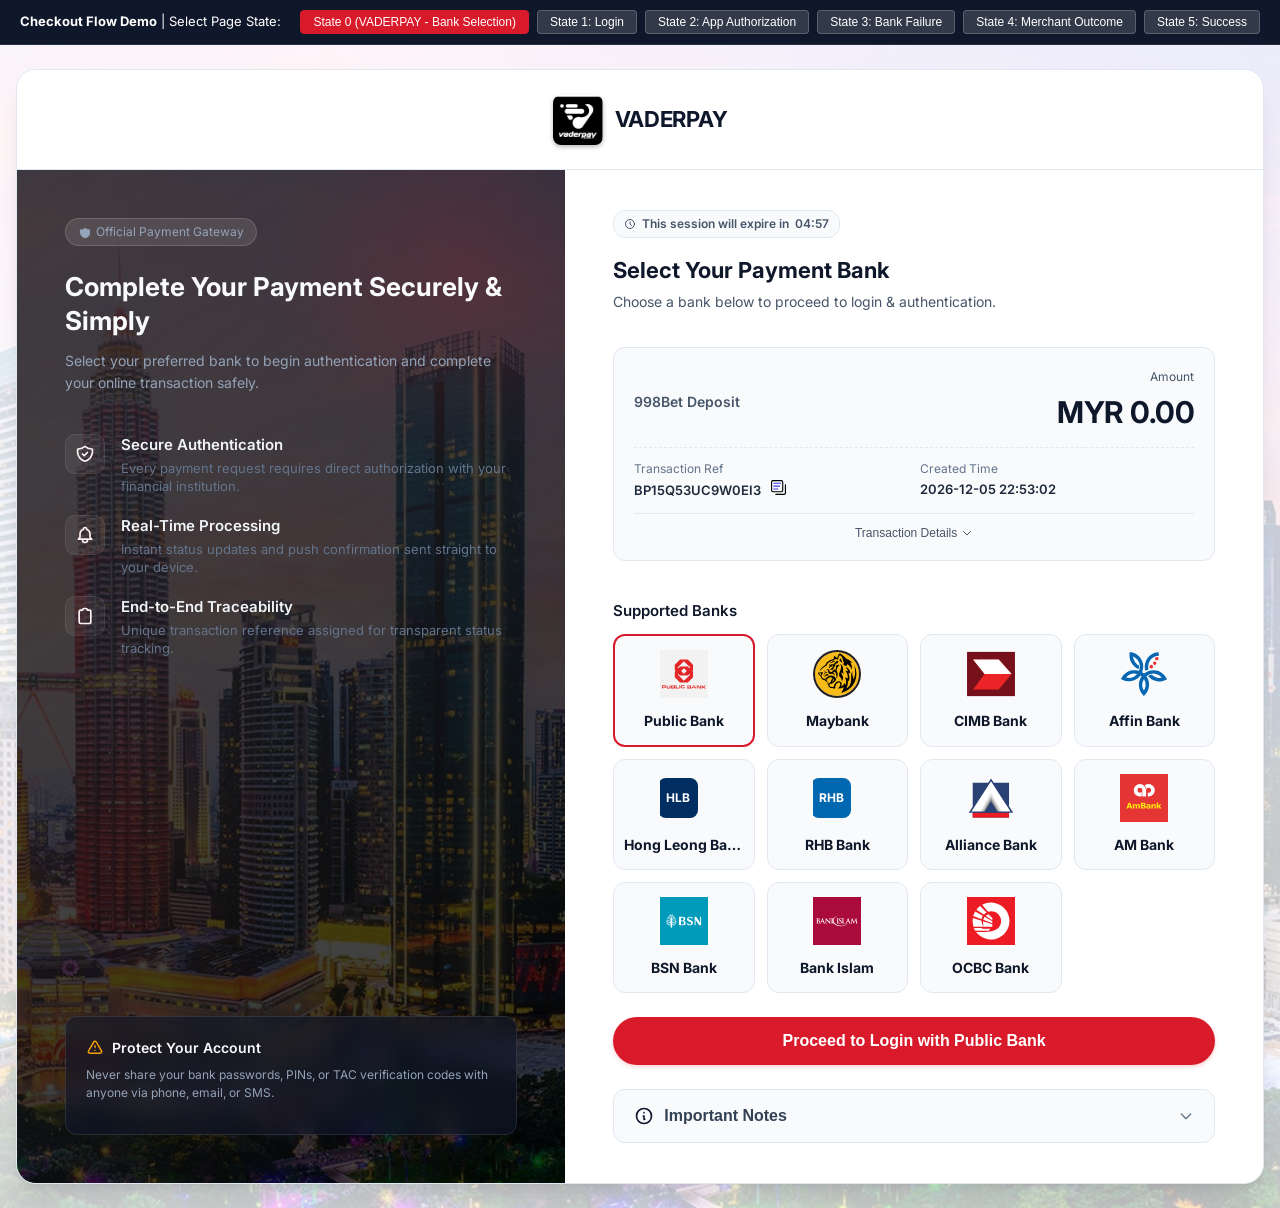
==== commit 6c5ee4e7: "Add files via upload" ====
--- a/Bank_transfer.html
+++ b/Bank_transfer.html
@@ -423,19 +423,33 @@
 
         function generateBankListHTML(list) {
             return list.map(bank => {
-                const isSelected = selectedBank && selectedBank.id === bank.id;
-                return `
-      <div class="bank-card ${isSelected ? 'selected' : ''}" id="bank-card-${bank.id}" onclick="selectBank('${bank.id}')">
-        <div class="bank-logo-container">
-          <img src="${bank.logoUrl}" alt="${bank.name}" class="bank-logo-img" onerror="handleImageError(this, '${bank.initial}', '${bank.color}')" />
-        </div>
-        <div class="bank-info">
-          <div class="bank-name">${bank.name}</div>
-          <div class="bank-tag">${bank.tag}</div>
-        </div>
-        <div class="bank-radio ${isSelected ? 'checked' : ''}"></div>
-      </div>
-    `;
+                const isSelected =
+                    selectedBank && selectedBank.id === bank.id;
+
+                return `
+            <div
+                class="bank-card ${isSelected ? 'selected' : ''}"
+                id="bank-card-${bank.id}"
+                onclick="selectBank('${bank.id}')"
+            >
+
+                <div class="bank-logo-container">
+                    <img
+                        src="${bank.logoUrl}"
+                        alt="${bank.name}"
+                        class="bank-logo-img"
+                        onerror="handleImageError(this, '${bank.initial}', '${bank.color}')"
+                    />
+                </div>
+
+                <div class="bank-info">
+                    <div class="bank-name">
+                        ${bank.name}
+                    </div>
+                </div>
+
+            </div>
+        `;
             }).join('');
         }
 
@@ -680,9 +694,14 @@
                   </div>
                 </div>
               </div>
-              <h2 class="result-title">Payment Successful!</h2>
+                <h2 class ="page-title">Your Payment was successful</h2>
+                <p class ="page-subtitle" style="max-width: 480px; margin: 8px auto 0;">We have received your payment request and are verifying it with the payment channel.Please do not submit duplicate payments.</p>
+
+                <div style="color: var(--warning-amber); font-size: 13px; margin-top: 8px;">
+                    Confirmation usually takes a few minutes, up to 10 minutes maximum.
+                </div>
               ${getSummaryHTML()}
-              <button class="btn-primary" onclick="window.location.href='index.html'"><span>Done & Return to Merchant</span></button>
+              <button class ="btn-primary" onclick="window.location.href='index.html'"><span>Redirect to merchant</span></button>
             </div>
           `;
         }
--- a/payment-gateway.css
+++ b/payment-gateway.css
@@ -348,30 +348,30 @@
 
 /* Bank Selector List Styles */
 .bank-list-container {
-    display: grid;
-    grid-template-columns: repeat(4, minmax(0, 1fr));
-    gap: 12px;
-    max-height: none;
-    overflow: visible;
-    border: none;
-    border-radius: 0;
-    padding: 0;
+    display: grid;
+    grid-template-columns: repeat(4, minmax(0, 1fr));
+    gap: 12px;
+    max-height: none;
+    overflow: visible;
+    border: none;
+    border-radius: 0;
+    padding: 0;
     background: transparent;
 }
 
 .bank-card {
-    min-height: 110px;
-    display: flex;
-    flex-direction: column;
-    align-items: center;
-    justify-content: center;
-    gap: 12px;
-    padding: 14px 10px;
+    min-height: 110px;
+    display: flex;
+    flex-direction: column;
+    align-items: center;
+    justify-content: center;
+    gap: 12px;
+    padding: 14px 10px;
     background: #f8fafc;
-    border: 1px solid var(--pb-border-gray);
-    border-radius: 12px;
-    cursor: pointer;
-    transition: all 0.2s ease;
+    border: 1px solid var(--pb-border-gray);
+    border-radius: 12px;
+    cursor: pointer;
+    transition: all 0.2s ease;
     box-shadow: none;
 }
 
@@ -385,20 +385,20 @@
     }
 
 .bank-logo-container {
-    width: 48px;
-    height: 48px;
-    margin: 0;
-    display: flex;
-    align-items: center;
-    justify-content: center;
-    overflow: hidden;
-    border-radius: 0;
+    width: 48px;
+    height: 48px;
+    margin: 0;
+    display: flex;
+    align-items: center;
+    justify-content: center;
+    overflow: hidden;
+    border-radius: 0;
     flex-shrink: 0;
 }
 
 .bank-logo-img {
-    width: 100%;
-    height: 100%;
+    width: 100%;
+    height: 100%;
     object-fit: contain;
 }
 
@@ -417,17 +417,17 @@
 }
 
 .bank-info {
-    flex: none;
-    width: 100%;
+    flex: none;
+    width: 100%;
     text-align: center;
 }
 
 .bank-name {
-    font-size: 14px;
-    font-weight: 700;
-    color: #0f172a;
-    white-space: nowrap;
-    overflow: hidden;
+    font-size: 14px;
+    font-weight: 700;
+    color: #0f172a;
+    white-space: nowrap;
+    overflow: hidden;
     text-overflow: ellipsis;
 }
 
@@ -1931,9 +1931,25 @@
         height: auto;
         aspect-ratio: 1;
     }
-}
-
-/* States 1�5: remove the left Trust Panel and expand the work area */
+
+    .btn-primary {
+        width: 100%;
+    }
+
+    .btn-secondary {
+        width: 100%;
+    }
+
+    .bank-list-container {
+        grid-template-columns: repeat(3, minmax(0, 1fr));
+    }
+
+    .bank-name {
+        font-size: 10px;
+    }
+}
+
+/* States 1–5: remove the left Trust Panel and expand the work area */
 
 
 .main-app-container.compact-state {
